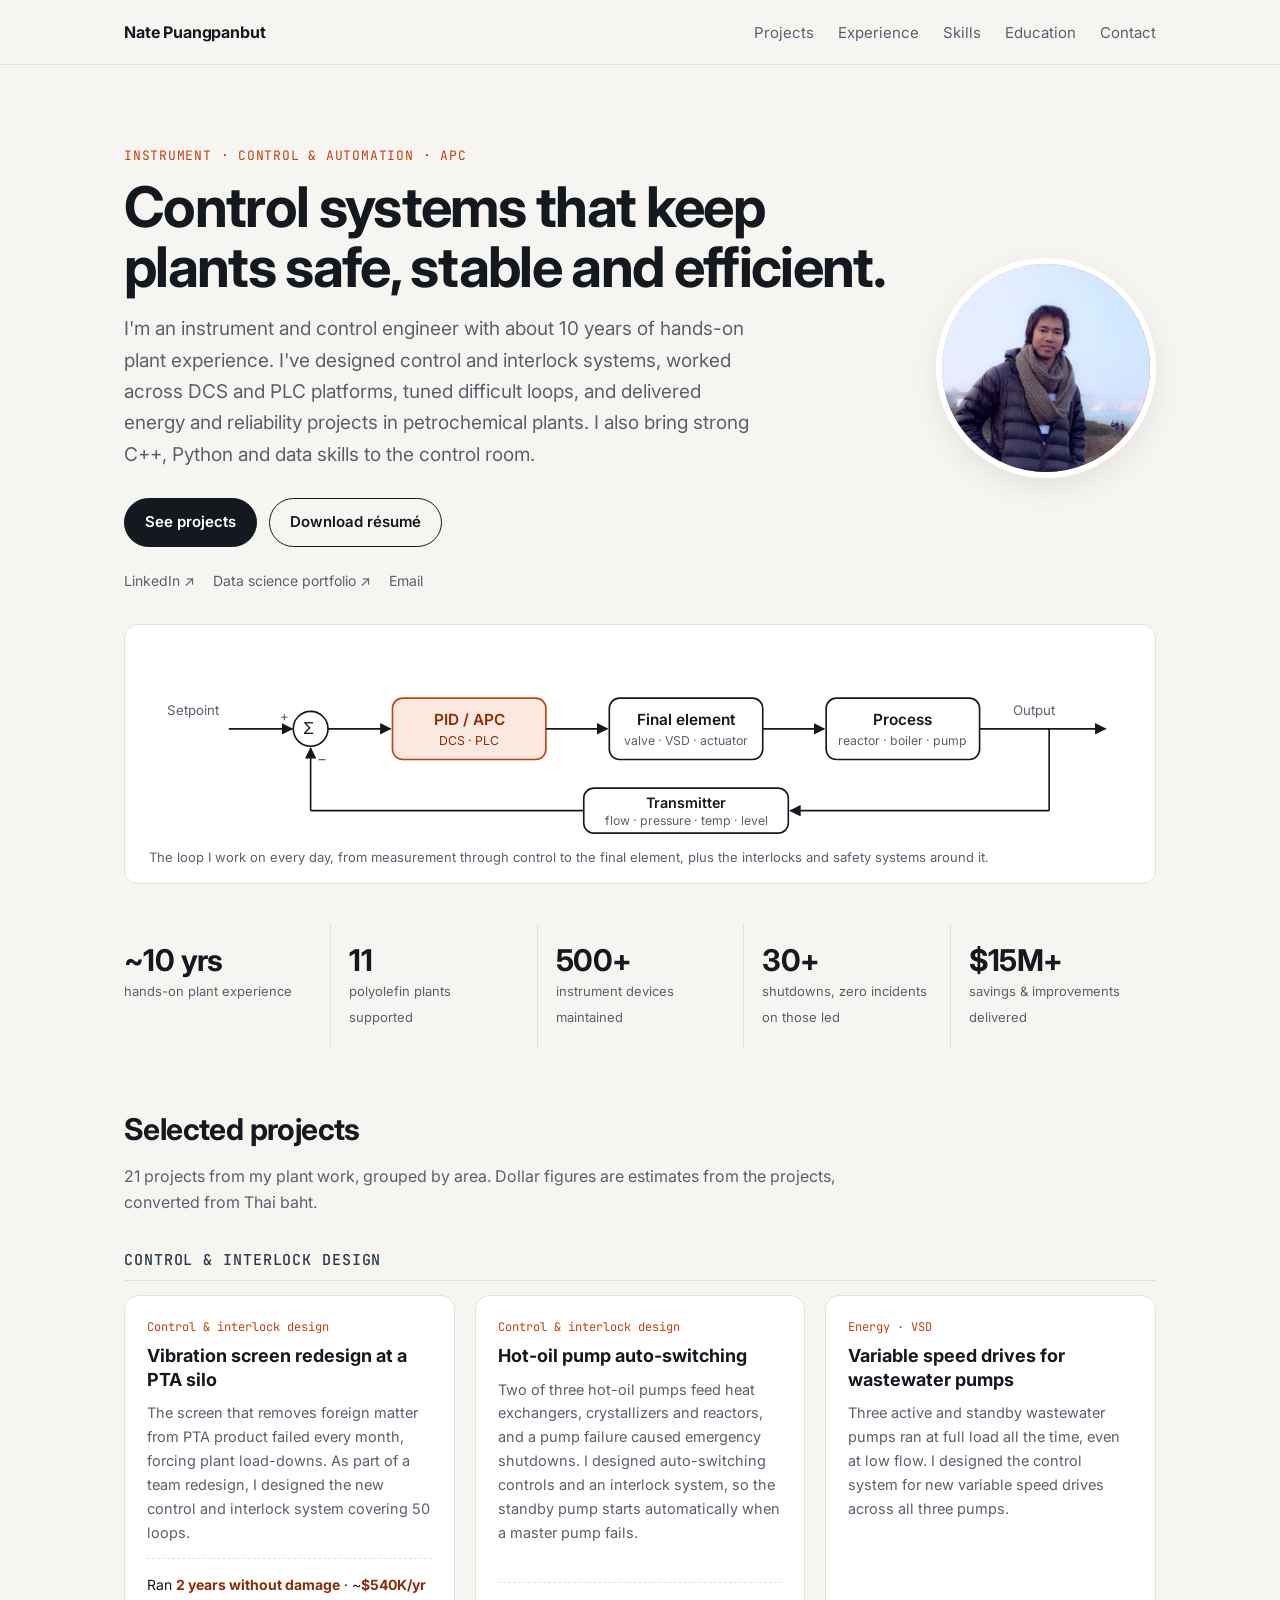
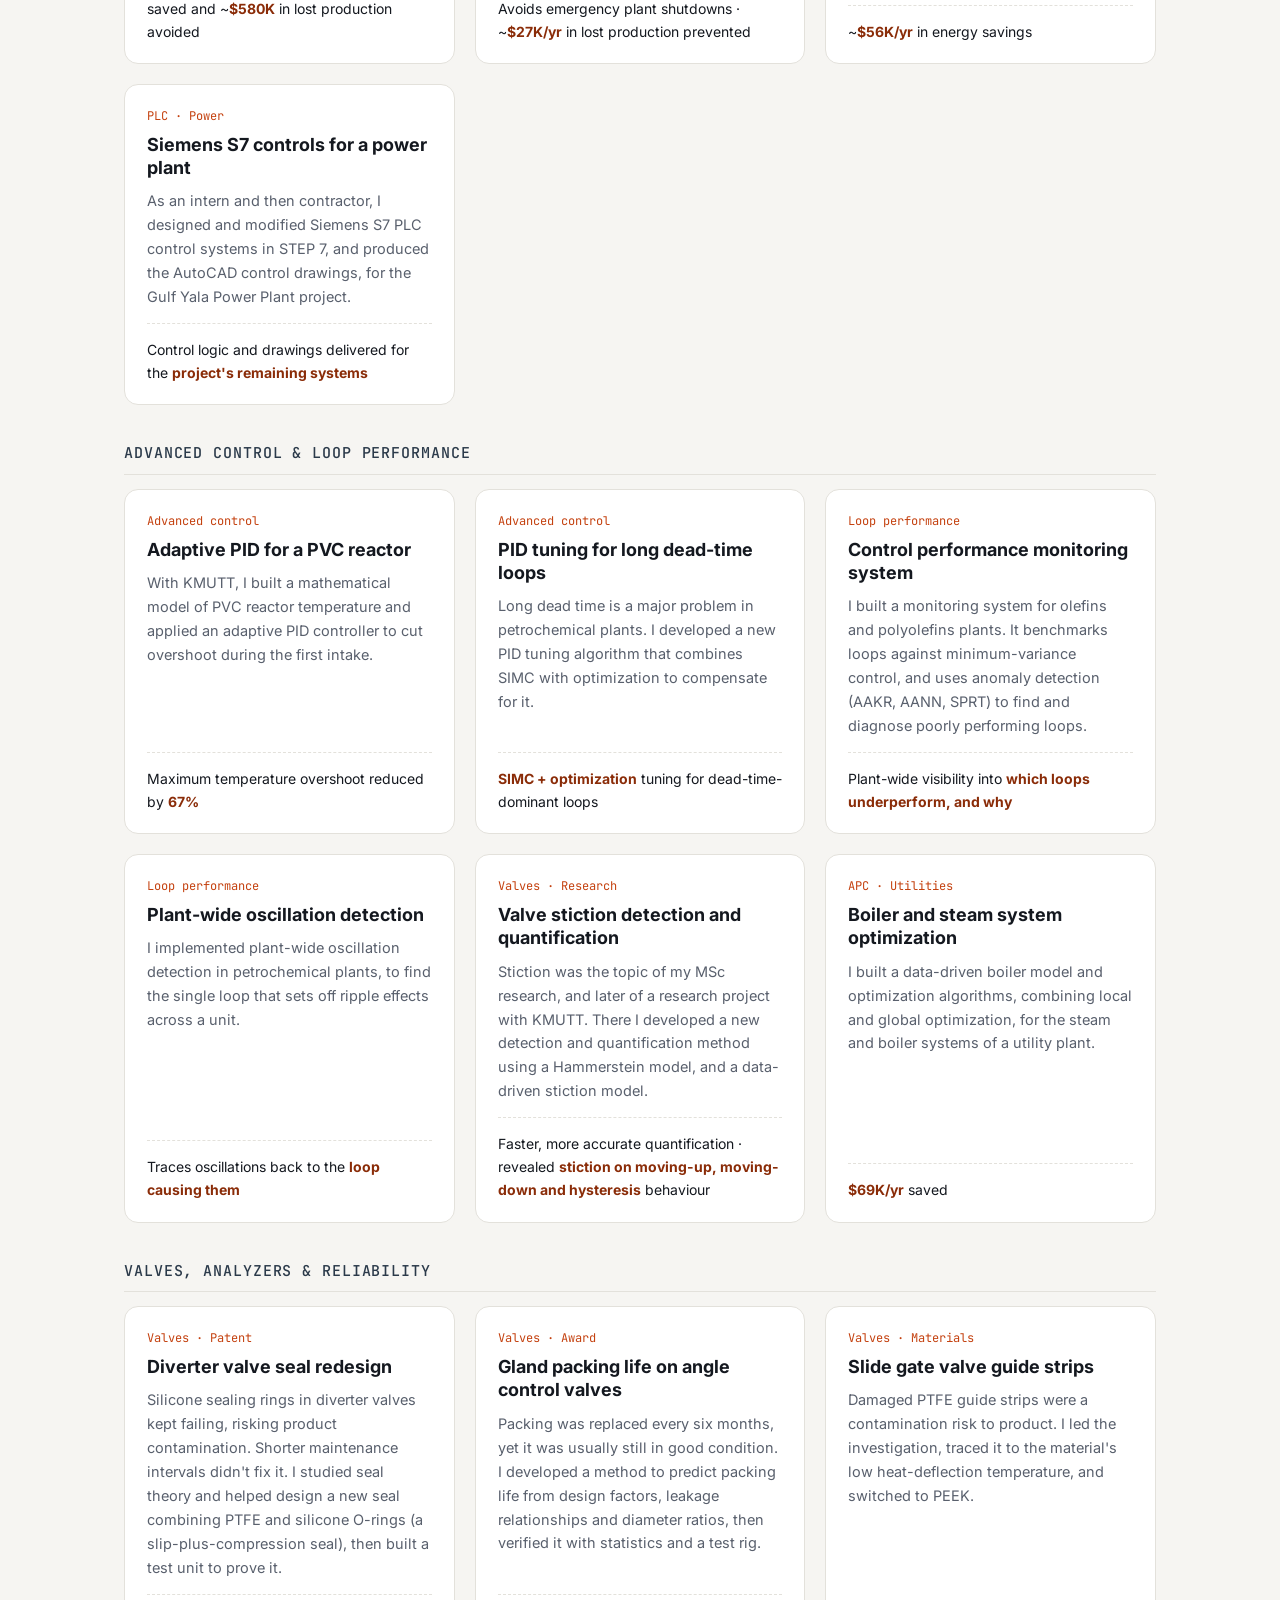
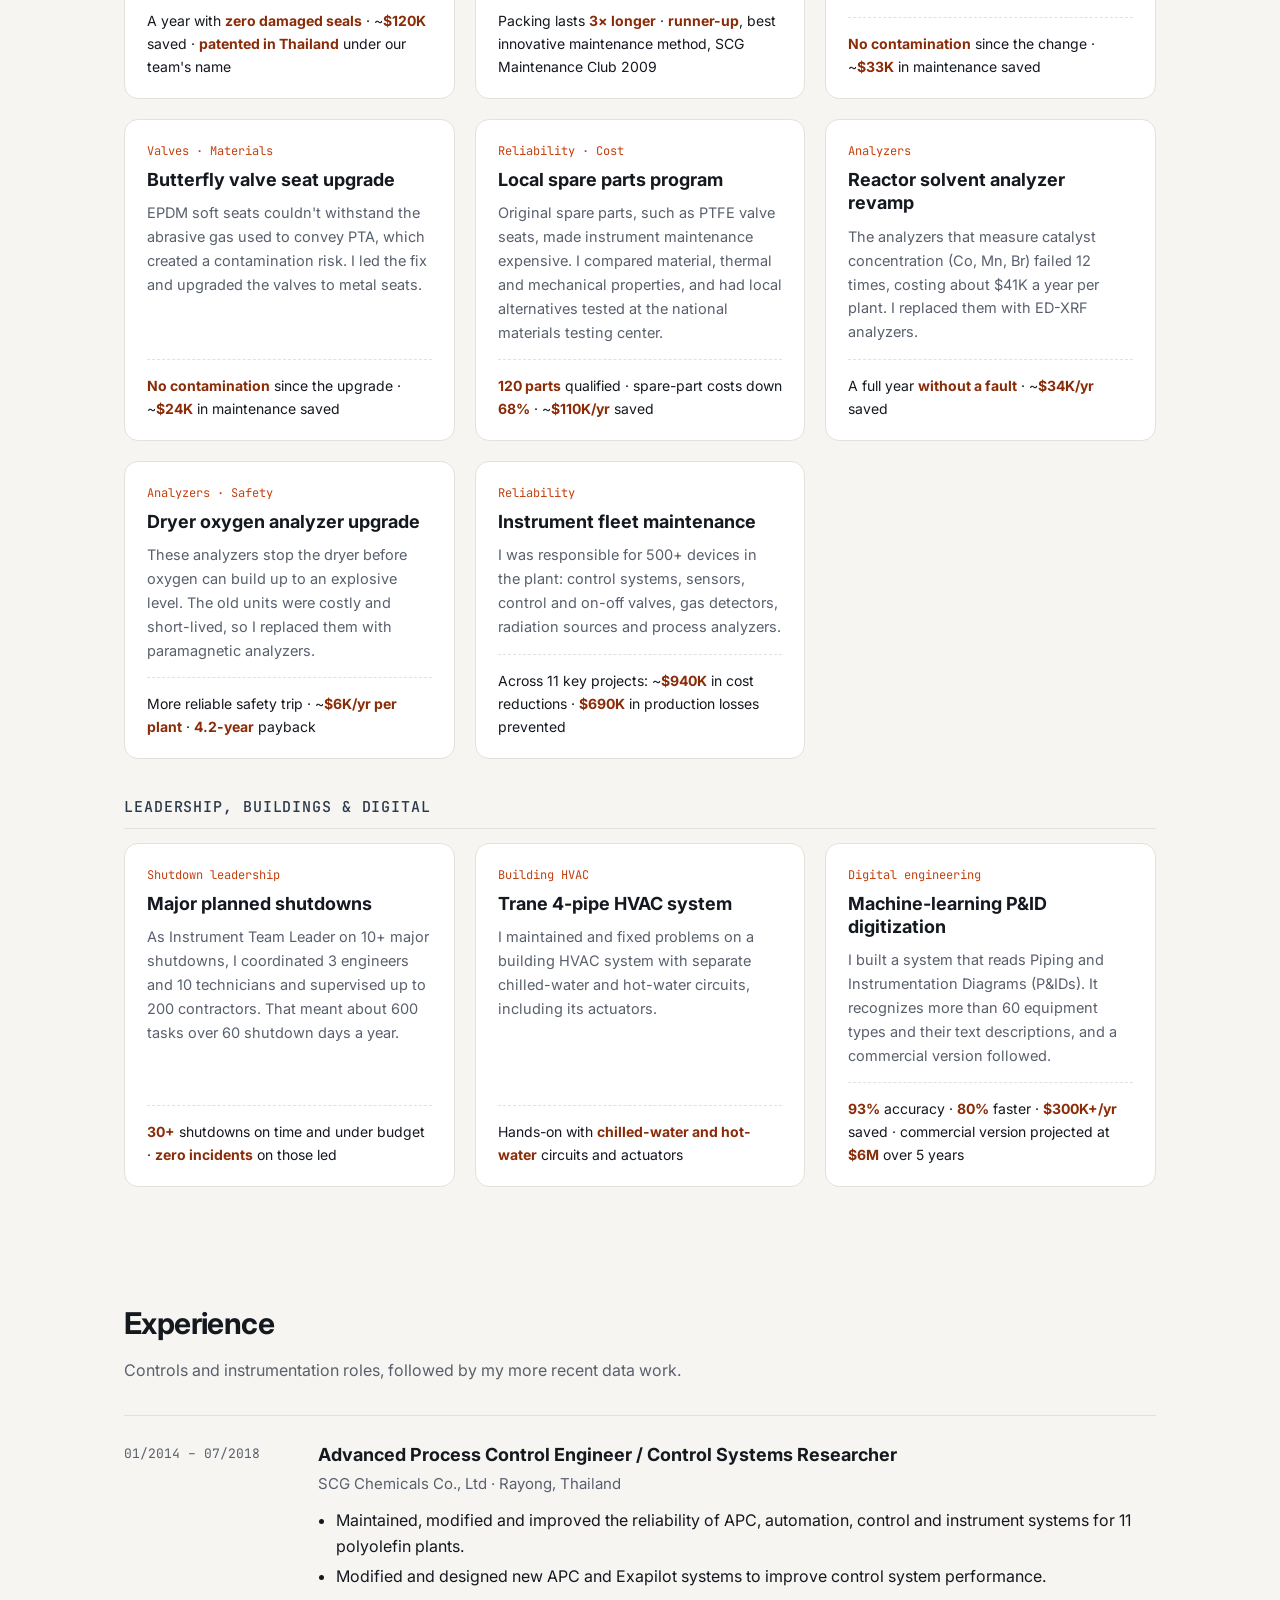
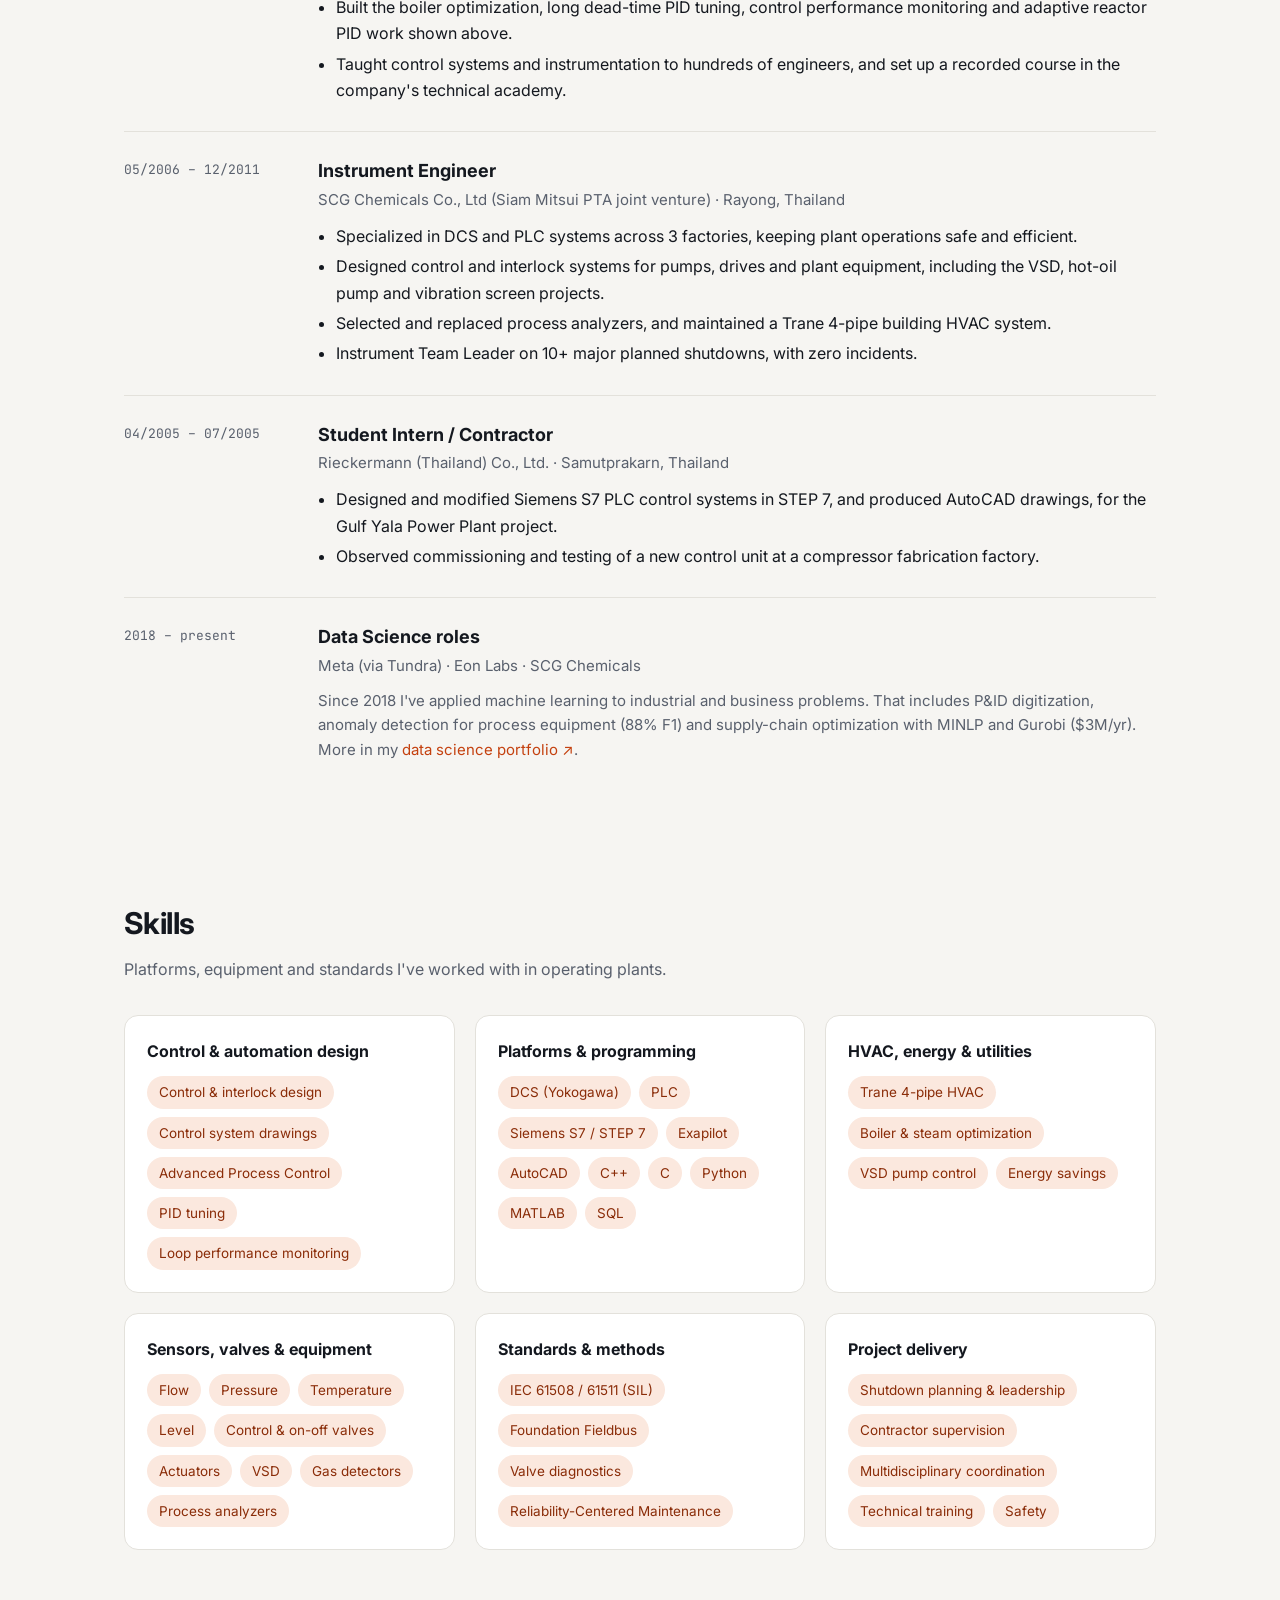
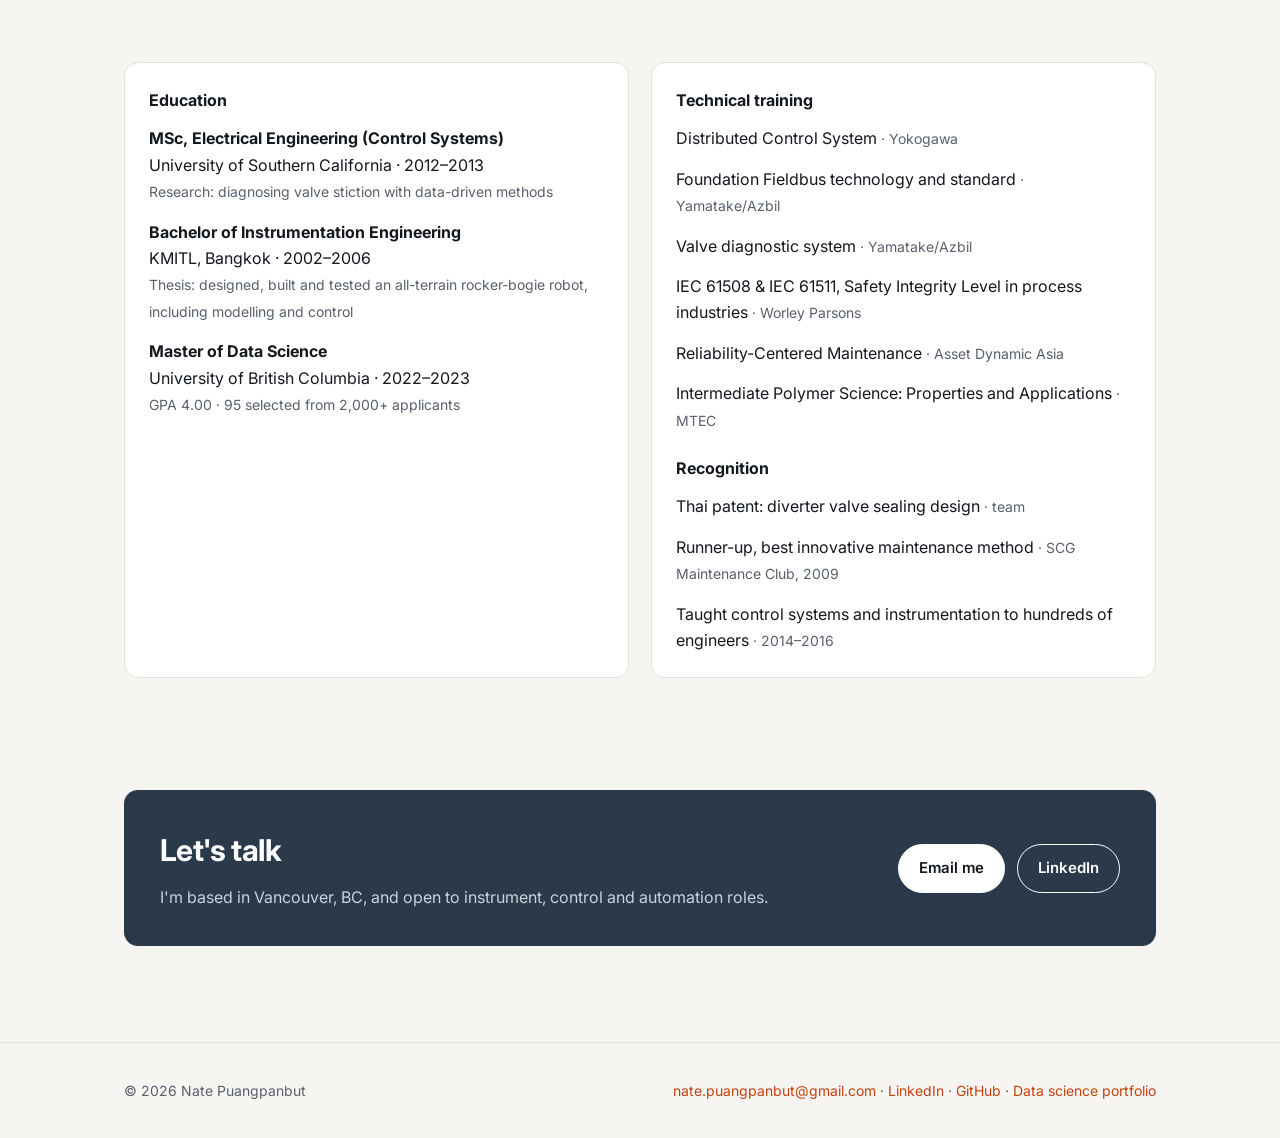
==== index.html @ 7a0b5a1f "Instrument and control engineering portfolio Co-Authored-By: Claude Opus 5.5 <noreply@anthropic.com>" ====
<!DOCTYPE html>
<html lang="en">
<head>
<meta charset="utf-8">
<meta name="viewport" content="width=device-width, initial-scale=1">
<title>Nate Puangpanbut | Instrument &amp; Control Engineer</title>
<meta name="description" content="Instrument, control and automation engineer with about 10 years of plant experience in DCS/PLC, control and interlock design, PID tuning, advanced process control and HVAC.">
<meta property="og:title" content="Nate Puangpanbut | Instrument &amp; Control Engineer">
<meta property="og:description" content="Control and automation design, DCS/PLC, PID tuning, advanced process control, energy savings and shutdown leadership.">
<meta property="og:image" content="https://suraporn.github.io/Nate-Control-Website/images/profile.jpg">
<link rel="icon" href="images/favicon.svg">
<link rel="preconnect" href="https://fonts.googleapis.com">
<link href="https://fonts.googleapis.com/css2?family=Inter:wght@400;500;600;700&family=JetBrains+Mono:wght@500&display=swap" rel="stylesheet">
<link rel="stylesheet" href="style.css?v=2">
</head>
<body>
<header class="site"><div class="wrap">
<a class="brand" href="#top">Nate Puangpanbut</a>
<nav><a href="#work">Projects</a><a href="#experience">Experience</a><a href="#skills">Skills</a><a href="#education">Education</a><a href="#contact">Contact</a></nav>
</div></header>

<main class="wrap" id="top">
<section class="hero" style="padding-bottom:24px">
<div>
<div class="eyebrow">Instrument · Control &amp; Automation · APC</div>
<h1>Control systems that keep plants safe, stable and efficient.</h1>
<p class="lead">I'm an instrument and control engineer with about 10 years of hands-on plant experience. I've designed control and interlock systems, worked across DCS and PLC platforms, tuned difficult loops, and delivered energy and reliability projects in petrochemical plants. I also bring strong C++, Python and data skills to the control room.</p>
<div class="btns"><a class="btn primary" href="#work">See projects</a><a class="btn" href="files/resume.pdf" target="_blank">Download résumé</a></div>
<div class="socials">
<a href="https://www.linkedin.com/in/suraporn/" target="_blank" rel="noopener">LinkedIn ↗</a>
<a href="https://suraporn.github.io/Nate-DS-Website/" target="_blank" rel="noopener">Data science portfolio ↗</a>
<a href="mailto:nate.puangpanbut@gmail.com">Email</a>
</div>
</div>
<div class="avatar"><span>NP</span><img src="images/profile.jpg" alt="Nate Puangpanbut" onerror="this.remove()"></div>
</section>

<div class="card loop" aria-hidden="true">
<svg viewBox="0 0 960 190" xmlns="http://www.w3.org/2000/svg" font-family="Inter, system-ui, sans-serif">
  <defs><marker id="ar" viewBox="0 0 10 10" refX="9" refY="5" markerWidth="7" markerHeight="7" orient="auto-start-reverse"><path d="M0 0L10 5L0 10z" fill="#14181f"/></marker></defs>
  <g font-size="13" fill="#59606d">
    <text x="18" y="66">Setpoint</text>
  </g>
  <line x1="78" y1="80" x2="140" y2="80" stroke="#14181f" stroke-width="1.6" marker-end="url(#ar)"/>
  <circle cx="158" cy="80" r="17" fill="#fff" stroke="#14181f" stroke-width="1.6"/>
  <text x="151" y="85" font-size="16" fill="#14181f">Σ</text>
  <text x="128" y="72" font-size="13" fill="#59606d">+</text>
  <text x="164" y="114" font-size="15" fill="#59606d">−</text>
  <line x1="175" y1="80" x2="236" y2="80" stroke="#14181f" stroke-width="1.6" marker-end="url(#ar)"/>
  <rect x="238" y="50" width="150" height="60" rx="10" fill="#fbe8de" stroke="#c4410f" stroke-width="1.6"/>
  <text x="313" y="76" font-size="15" font-weight="600" fill="#8a2c08" text-anchor="middle">PID / APC</text>
  <text x="313" y="96" font-size="12" fill="#8a2c08" text-anchor="middle">DCS · PLC</text>
  <line x1="388" y1="80" x2="448" y2="80" stroke="#14181f" stroke-width="1.6" marker-end="url(#ar)"/>
  <rect x="450" y="50" width="150" height="60" rx="10" fill="#fff" stroke="#14181f" stroke-width="1.6"/>
  <text x="525" y="76" font-size="15" font-weight="600" fill="#14181f" text-anchor="middle">Final element</text>
  <text x="525" y="96" font-size="12" fill="#59606d" text-anchor="middle">valve · VSD · actuator</text>
  <line x1="600" y1="80" x2="660" y2="80" stroke="#14181f" stroke-width="1.6" marker-end="url(#ar)"/>
  <rect x="662" y="50" width="150" height="60" rx="10" fill="#fff" stroke="#14181f" stroke-width="1.6"/>
  <text x="737" y="76" font-size="15" font-weight="600" fill="#14181f" text-anchor="middle">Process</text>
  <text x="737" y="96" font-size="12" fill="#59606d" text-anchor="middle">reactor · boiler · pump</text>
  <line x1="812" y1="80" x2="935" y2="80" stroke="#14181f" stroke-width="1.6" marker-end="url(#ar)"/>
  <text x="845" y="66" font-size="13" fill="#59606d">Output</text>
  <line x1="880" y1="80" x2="880" y2="160" stroke="#14181f" stroke-width="1.6"/>
  <line x1="880" y1="160" x2="627" y2="160" stroke="#14181f" stroke-width="1.6" marker-end="url(#ar)"/>
  <rect x="425" y="138" width="200" height="44" rx="10" fill="#fff" stroke="#14181f" stroke-width="1.6"/>
  <text x="525" y="157" font-size="14" font-weight="600" fill="#14181f" text-anchor="middle">Transmitter</text>
  <text x="525" y="174" font-size="12" fill="#59606d" text-anchor="middle">flow · pressure · temp · level</text>
  <line x1="425" y1="160" x2="158" y2="160" stroke="#14181f" stroke-width="1.6"/>
  <line x1="158" y1="160" x2="158" y2="99" stroke="#14181f" stroke-width="1.6" marker-end="url(#ar)"/>
</svg>
<p class="cap">The loop I work on every day, from measurement through control to the final element, plus the interlocks and safety systems around it.</p>
</div>

<div class="stats">
<div><b>~10 yrs</b><span>hands-on plant experience</span></div>
<div><b>11</b><span>polyolefin plants supported</span></div>
<div><b>500+</b><span>instrument devices maintained</span></div>
<div><b>30+</b><span>shutdowns, zero incidents on those led</span></div>
<div><b>$15M+</b><span>savings &amp; improvements delivered</span></div>
</div>

<section id="work">
<h2>Selected projects</h2>
<p class="sub">21 projects from my plant work, grouped by area. Dollar figures are estimates from the projects, converted from Thai baht.</p>
<div class="groups">
<h3 class="group">Control &amp; interlock design</h3>
<div class="cases">
<div class="card case"><div class="tag">Control &amp; interlock design</div>
<h3>Vibration screen redesign at a PTA silo</h3>
<p>The screen that removes foreign matter from PTA product failed every month, forcing plant load-downs. As part of a team redesign, I designed the new control and interlock system covering 50 loops.</p>
<div class="result">Ran <b>2 years without damage</b> · ~<b>$540K/yr</b> saved and ~<b>$580K</b> in lost production avoided</div></div>
<div class="card case"><div class="tag">Control &amp; interlock design</div>
<h3>Hot-oil pump auto-switching</h3>
<p>Two of three hot-oil pumps feed heat exchangers, crystallizers and reactors, and a pump failure caused emergency shutdowns. I designed auto-switching controls and an interlock system, so the standby pump starts automatically when a master pump fails.</p>
<div class="result">Avoids emergency plant shutdowns · ~<b>$27K/yr</b> in lost production prevented</div></div>
<div class="card case"><div class="tag">Energy · VSD</div>
<h3>Variable speed drives for wastewater pumps</h3>
<p>Three active and standby wastewater pumps ran at full load all the time, even at low flow. I designed the control system for new variable speed drives across all three pumps.</p>
<div class="result">~<b>$56K/yr</b> in energy savings</div></div>
<div class="card case"><div class="tag">PLC · Power</div>
<h3>Siemens S7 controls for a power plant</h3>
<p>As an intern and then contractor, I designed and modified Siemens S7 PLC control systems in STEP 7, and produced the AutoCAD control drawings, for the Gulf Yala Power Plant project.</p>
<div class="result">Control logic and drawings delivered for the <b>project's remaining systems</b></div></div>
</div>
<h3 class="group">Advanced control &amp; loop performance</h3>
<div class="cases">
<div class="card case"><div class="tag">Advanced control</div>
<h3>Adaptive PID for a PVC reactor</h3>
<p>With KMUTT, I built a mathematical model of PVC reactor temperature and applied an adaptive PID controller to cut overshoot during the first intake.</p>
<div class="result">Maximum temperature overshoot reduced by <b>67%</b></div></div>
<div class="card case"><div class="tag">Advanced control</div>
<h3>PID tuning for long dead-time loops</h3>
<p>Long dead time is a major problem in petrochemical plants. I developed a new PID tuning algorithm that combines SIMC with optimization to compensate for it.</p>
<div class="result"><b>SIMC + optimization</b> tuning for dead-time-dominant loops</div></div>
<div class="card case"><div class="tag">Loop performance</div>
<h3>Control performance monitoring system</h3>
<p>I built a monitoring system for olefins and polyolefins plants. It benchmarks loops against minimum-variance control, and uses anomaly detection (AAKR, AANN, SPRT) to find and diagnose poorly performing loops.</p>
<div class="result">Plant-wide visibility into <b>which loops underperform, and why</b></div></div>
<div class="card case"><div class="tag">Loop performance</div>
<h3>Plant-wide oscillation detection</h3>
<p>I implemented plant-wide oscillation detection in petrochemical plants, to find the single loop that sets off ripple effects across a unit.</p>
<div class="result">Traces oscillations back to the <b>loop causing them</b></div></div>
<div class="card case"><div class="tag">Valves · Research</div>
<h3>Valve stiction detection and quantification</h3>
<p>Stiction was the topic of my MSc research, and later of a research project with KMUTT. There I developed a new detection and quantification method using a Hammerstein model, and a data-driven stiction model.</p>
<div class="result">Faster, more accurate quantification · revealed <b>stiction on moving-up, moving-down and hysteresis</b> behaviour</div></div>
<div class="card case"><div class="tag">APC · Utilities</div>
<h3>Boiler and steam system optimization</h3>
<p>I built a data-driven boiler model and optimization algorithms, combining local and global optimization, for the steam and boiler systems of a utility plant.</p>
<div class="result"><b>$69K/yr</b> saved</div></div>
</div>
<h3 class="group">Valves, analyzers &amp; reliability</h3>
<div class="cases">
<div class="card case"><div class="tag">Valves · Patent</div>
<h3>Diverter valve seal redesign</h3>
<p>Silicone sealing rings in diverter valves kept failing, risking product contamination. Shorter maintenance intervals didn't fix it. I studied seal theory and helped design a new seal combining PTFE and silicone O-rings (a slip-plus-compression seal), then built a test unit to prove it.</p>
<div class="result">A year with <b>zero damaged seals</b> · ~<b>$120K</b> saved · <b>patented in Thailand</b> under our team's name</div></div>
<div class="card case"><div class="tag">Valves · Award</div>
<h3>Gland packing life on angle control valves</h3>
<p>Packing was replaced every six months, yet it was usually still in good condition. I developed a method to predict packing life from design factors, leakage relationships and diameter ratios, then verified it with statistics and a test rig.</p>
<div class="result">Packing lasts <b>3× longer</b> · <b>runner-up</b>, best innovative maintenance method, SCG Maintenance Club 2009</div></div>
<div class="card case"><div class="tag">Valves · Materials</div>
<h3>Slide gate valve guide strips</h3>
<p>Damaged PTFE guide strips were a contamination risk to product. I led the investigation, traced it to the material's low heat-deflection temperature, and switched to PEEK.</p>
<div class="result"><b>No contamination</b> since the change · ~<b>$33K</b> in maintenance saved</div></div>
<div class="card case"><div class="tag">Valves · Materials</div>
<h3>Butterfly valve seat upgrade</h3>
<p>EPDM soft seats couldn't withstand the abrasive gas used to convey PTA, which created a contamination risk. I led the fix and upgraded the valves to metal seats.</p>
<div class="result"><b>No contamination</b> since the upgrade · ~<b>$24K</b> in maintenance saved</div></div>
<div class="card case"><div class="tag">Reliability · Cost</div>
<h3>Local spare parts program</h3>
<p>Original spare parts, such as PTFE valve seats, made instrument maintenance expensive. I compared material, thermal and mechanical properties, and had local alternatives tested at the national materials testing center.</p>
<div class="result"><b>120 parts</b> qualified · spare-part costs down <b>68%</b> · ~<b>$110K/yr</b> saved</div></div>
<div class="card case"><div class="tag">Analyzers</div>
<h3>Reactor solvent analyzer revamp</h3>
<p>The analyzers that measure catalyst concentration (Co, Mn, Br) failed 12 times, costing about $41K a year per plant. I replaced them with ED-XRF analyzers.</p>
<div class="result">A full year <b>without a fault</b> · ~<b>$34K/yr</b> saved</div></div>
<div class="card case"><div class="tag">Analyzers · Safety</div>
<h3>Dryer oxygen analyzer upgrade</h3>
<p>These analyzers stop the dryer before oxygen can build up to an explosive level. The old units were costly and short-lived, so I replaced them with paramagnetic analyzers.</p>
<div class="result">More reliable safety trip · ~<b>$6K/yr per plant</b> · <b>4.2-year</b> payback</div></div>
<div class="card case"><div class="tag">Reliability</div>
<h3>Instrument fleet maintenance</h3>
<p>I was responsible for 500+ devices in the plant: control systems, sensors, control and on-off valves, gas detectors, radiation sources and process analyzers.</p>
<div class="result">Across 11 key projects: ~<b>$940K</b> in cost reductions · <b>$690K</b> in production losses prevented</div></div>
</div>
<h3 class="group">Leadership, buildings &amp; digital</h3>
<div class="cases">
<div class="card case"><div class="tag">Shutdown leadership</div>
<h3>Major planned shutdowns</h3>
<p>As Instrument Team Leader on 10+ major shutdowns, I coordinated 3 engineers and 10 technicians and supervised up to 200 contractors. That meant about 600 tasks over 60 shutdown days a year.</p>
<div class="result"><b>30+</b> shutdowns on time and under budget · <b>zero incidents</b> on those led</div></div>
<div class="card case"><div class="tag">Building HVAC</div>
<h3>Trane 4-pipe HVAC system</h3>
<p>I maintained and fixed problems on a building HVAC system with separate chilled-water and hot-water circuits, including its actuators.</p>
<div class="result">Hands-on with <b>chilled-water and hot-water</b> circuits and actuators</div></div>
<div class="card case"><div class="tag">Digital engineering</div>
<h3>Machine-learning P&amp;ID digitization</h3>
<p>I built a system that reads Piping and Instrumentation Diagrams (P&amp;IDs). It recognizes more than 60 equipment types and their text descriptions, and a commercial version followed.</p>
<div class="result"><b>93%</b> accuracy · <b>80%</b> faster · <b>$300K+/yr</b> saved · commercial version projected at <b>$6M</b> over 5 years</div></div>
</div>
</div>
</section>

<section id="experience">
<h2>Experience</h2>
<p class="sub">Controls and instrumentation roles, followed by my more recent data work.</p>
<div class="timeline">
<div class="job"><div class="when">01/2014 – 07/2018</div><div>
<h3>Advanced Process Control Engineer / Control Systems Researcher</h3>
<div class="org">SCG Chemicals Co., Ltd · Rayong, Thailand</div>
<ul>
<li>Maintained, modified and improved the reliability of APC, automation, control and instrument systems for 11 polyolefin plants.</li>
<li>Modified and designed new APC and Exapilot systems to improve control system performance.</li>
<li>Built the boiler optimization, long dead-time PID tuning, control performance monitoring and adaptive reactor PID work shown above.</li>
<li>Taught control systems and instrumentation to hundreds of engineers, and set up a recorded course in the company's technical academy.</li>
</ul></div></div>

<div class="job"><div class="when">05/2006 – 12/2011</div><div>
<h3>Instrument Engineer</h3>
<div class="org">SCG Chemicals Co., Ltd (Siam Mitsui PTA joint venture) · Rayong, Thailand</div>
<ul>
<li>Specialized in DCS and PLC systems across 3 factories, keeping plant operations safe and efficient.</li>
<li>Designed control and interlock systems for pumps, drives and plant equipment, including the VSD, hot-oil pump and vibration screen projects.</li>
<li>Selected and replaced process analyzers, and maintained a Trane 4-pipe building HVAC system.</li>
<li>Instrument Team Leader on 10+ major planned shutdowns, with zero incidents.</li>
</ul></div></div>

<div class="job"><div class="when">04/2005 – 07/2005</div><div>
<h3>Student Intern / Contractor</h3>
<div class="org">Rieckermann (Thailand) Co., Ltd. · Samutprakarn, Thailand</div>
<ul>
<li>Designed and modified Siemens S7 PLC control systems in STEP 7, and produced AutoCAD drawings, for the Gulf Yala Power Plant project.</li>
<li>Observed commissioning and testing of a new control unit at a compressor fabrication factory.</li>
</ul></div></div>

<div class="job"><div class="when">2018 – present</div><div>
<h3>Data Science roles</h3>
<div class="org">Meta (via Tundra) · Eon Labs · SCG Chemicals</div>
<p class="brief">Since 2018 I've applied machine learning to industrial and business problems. That includes P&amp;ID digitization, anomaly detection for process equipment (88% F1) and supply-chain optimization with MINLP and Gurobi ($3M/yr). More in my <a href="https://suraporn.github.io/Nate-DS-Website/" target="_blank" rel="noopener">data science portfolio ↗</a>.</p>
</div></div>
</div>
</section>

<section id="skills">
<h2>Skills</h2>
<p class="sub">Platforms, equipment and standards I've worked with in operating plants.</p>
<div class="skills">
<div class="card"><h3>Control &amp; automation design</h3><div class="chips"><span>Control &amp; interlock design</span><span>Control system drawings</span><span>Advanced Process Control</span><span>PID tuning</span><span>Loop performance monitoring</span></div></div>
<div class="card"><h3>Platforms &amp; programming</h3><div class="chips"><span>DCS (Yokogawa)</span><span>PLC</span><span>Siemens S7 / STEP 7</span><span>Exapilot</span><span>AutoCAD</span><span>C++</span><span>C</span><span>Python</span><span>MATLAB</span><span>SQL</span></div></div>
<div class="card"><h3>HVAC, energy &amp; utilities</h3><div class="chips"><span>Trane 4-pipe HVAC</span><span>Boiler &amp; steam optimization</span><span>VSD pump control</span><span>Energy savings</span></div></div>
<div class="card"><h3>Sensors, valves &amp; equipment</h3><div class="chips"><span>Flow</span><span>Pressure</span><span>Temperature</span><span>Level</span><span>Control &amp; on-off valves</span><span>Actuators</span><span>VSD</span><span>Gas detectors</span><span>Process analyzers</span></div></div>
<div class="card"><h3>Standards &amp; methods</h3><div class="chips"><span>IEC 61508 / 61511 (SIL)</span><span>Foundation Fieldbus</span><span>Valve diagnostics</span><span>Reliability-Centered Maintenance</span></div></div>
<div class="card"><h3>Project delivery</h3><div class="chips"><span>Shutdown planning &amp; leadership</span><span>Contractor supervision</span><span>Multidisciplinary coordination</span><span>Technical training</span><span>Safety</span></div></div>
</div>
</section>

<section id="education" class="two">
<div class="card box"><h3>Education</h3>
<p><b>MSc, Electrical Engineering (Control Systems)</b><br>University of Southern California · 2012–2013<br><span class="small">Research: diagnosing valve stiction with data-driven methods</span></p>
<p><b>Bachelor of Instrumentation Engineering</b><br>KMITL, Bangkok · 2002–2006<br><span class="small">Thesis: designed, built and tested an all-terrain rocker-bogie robot, including modelling and control</span></p>
<p style="margin:0"><b>Master of Data Science</b><br>University of British Columbia · 2022–2023<br><span class="small">GPA 4.00 · 95 selected from 2,000+ applicants</span></p></div>
<div class="card box"><h3>Technical training</h3>
<p>Distributed Control System <span class="small">· Yokogawa</span></p>
<p>Foundation Fieldbus technology and standard <span class="small">· Yamatake/Azbil</span></p>
<p>Valve diagnostic system <span class="small">· Yamatake/Azbil</span></p>
<p>IEC 61508 &amp; IEC 61511, Safety Integrity Level in process industries <span class="small">· Worley Parsons</span></p>
<p>Reliability-Centered Maintenance <span class="small">· Asset Dynamic Asia</span></p>
<p>Intermediate Polymer Science: Properties and Applications <span class="small">· MTEC</span></p>
<h3 style="margin-top:22px">Recognition</h3>
<p>Thai patent: diverter valve sealing design <span class="small">· team</span></p>
<p>Runner-up, best innovative maintenance method <span class="small">· SCG Maintenance Club, 2009</span></p>
<p style="margin:0">Taught control systems and instrumentation to hundreds of engineers <span class="small">· 2014–2016</span></p></div>
</section>

<section id="contact">
<div class="card contact">
<div><h2>Let's talk</h2><p>I'm based in Vancouver, BC, and open to instrument, control and automation roles.</p></div>
<div class="btns"><a class="btn primary" href="mailto:nate.puangpanbut@gmail.com">Email me</a><a class="btn" href="https://www.linkedin.com/in/suraporn/" target="_blank" rel="noopener">LinkedIn</a></div>
</div>
</section>
</main>

<footer class="site"><div class="wrap">
<div>© <span id="yr"></span> Nate Puangpanbut</div>
<div><a href="mailto:nate.puangpanbut@gmail.com">nate.puangpanbut@gmail.com</a> · <a href="https://www.linkedin.com/in/suraporn/" target="_blank" rel="noopener">LinkedIn</a> · <a href="https://github.com/Suraporn" target="_blank" rel="noopener">GitHub</a> · <a href="https://suraporn.github.io/Nate-DS-Website/" target="_blank" rel="noopener">Data science portfolio</a></div>
</div></footer>
<script>document.getElementById('yr').textContent=new Date().getFullYear()</script>
</body>
</html>
---- style.css ----
:root{
  --bg:#f6f5f2; --surface:#fff; --ink:#14181f; --muted:#59606d; --line:#e3e1db;
  --accent:#c4410f; --accent-soft:#fbe8de; --accent-ink:#8a2c08; --steel:#2b3a4a;
  --radius:14px;
  --mono:"JetBrains Mono",ui-monospace,SFMono-Regular,Menlo,monospace;
  --sans:"Inter",system-ui,-apple-system,"Segoe UI",Roboto,sans-serif;
}
*{box-sizing:border-box}
html{scroll-behavior:smooth;scroll-padding-top:72px}
body{margin:0;background:var(--bg);color:var(--ink);font:16px/1.65 var(--sans);-webkit-font-smoothing:antialiased}
a{color:var(--accent);text-decoration:none}
a:hover{text-decoration:underline}
img{max-width:100%;display:block}
.wrap{max-width:1080px;margin:0 auto;padding:0 24px}

/* nav */
header.site{position:sticky;top:0;z-index:10;background:rgba(246,245,242,.9);backdrop-filter:blur(8px);border-bottom:1px solid var(--line)}
header.site .wrap{display:flex;align-items:center;justify-content:space-between;height:64px}
.brand{font-weight:700;letter-spacing:-.01em;color:var(--ink)}
nav a{color:var(--muted);margin-left:24px;font-size:15px}
nav a:hover{color:var(--ink);text-decoration:none}

/* hero */
.hero{padding:80px 0 40px;display:grid;grid-template-columns:1fr 220px;gap:48px;align-items:center}
.eyebrow{font-family:var(--mono);font-size:13px;color:var(--accent);letter-spacing:.06em;text-transform:uppercase}
.hero h1{font-size:clamp(36px,5.6vw,56px);line-height:1.06;letter-spacing:-.03em;margin:12px 0 16px}
.hero p.lead{font-size:19px;color:var(--muted);max-width:640px;margin:0 0 28px}
.avatar{position:relative;overflow:hidden;display:flex;align-items:center;justify-content:center;color:#fff;font:700 56px var(--sans);width:220px;height:220px;border-radius:50%;background:linear-gradient(135deg,#f3c7ae,var(--accent));border:6px solid var(--surface);box-shadow:0 10px 30px rgba(0,0,0,.08)}
.avatar img{position:absolute;inset:0;width:100%;height:100%;object-fit:cover}
.btns{display:flex;gap:12px;flex-wrap:wrap}
.btn{display:inline-block;padding:11px 20px;border-radius:999px;font-weight:600;font-size:15px;border:1px solid var(--ink);color:var(--ink)}
.btn.primary{background:var(--ink);color:#fff}
.btn:hover{text-decoration:none;opacity:.88}
.socials{display:flex;gap:18px;margin-top:22px;font-size:14px;flex-wrap:wrap}
.socials a{color:var(--muted)}

/* control loop diagram */
.loop{margin:8px 0 0;padding:22px 24px 14px}
.loop svg{width:100%;height:auto;display:block}
.loop .cap{font-size:13px;color:var(--muted);margin:6px 0 0}

/* stats */
.stats{display:grid;grid-template-columns:repeat(5,1fr);gap:0;margin:40px 0 0}
.stats div{padding:20px 18px;border-left:1px solid var(--line)}
.stats div:first-child{border-left:0;padding-left:0}
.stats b{display:block;font-size:30px;letter-spacing:-.02em;line-height:1.1}
.stats span{font-size:13px;color:var(--muted)}

/* sections */
section{padding:56px 0}
h2{font-size:30px;letter-spacing:-.02em;margin:0 0 8px}
.sub{color:var(--muted);margin:0 0 32px;max-width:760px}
.card{background:var(--surface);border:1px solid var(--line);border-radius:var(--radius)}

/* case studies */
.groups h3.group{font-size:15px;font-family:var(--mono);font-weight:500;color:var(--steel);text-transform:uppercase;letter-spacing:.06em;margin:36px 0 14px;padding-bottom:8px;border-bottom:1px solid var(--line)}
.groups h3.group:first-child{margin-top:0}
.cases{display:grid;grid-template-columns:repeat(auto-fill,minmax(320px,1fr));gap:20px}
.case{padding:22px 22px 20px;display:flex;flex-direction:column}
.case .tag{font-family:var(--mono);font-size:12px;color:var(--accent)}
.case h3{font-size:18px;line-height:1.3;margin:6px 0 10px}
.case p{color:var(--muted);font-size:14.5px;margin:0 0 14px}
.case .result{margin-top:auto;padding-top:14px;border-top:1px dashed var(--line);font-size:14px;color:var(--ink)}
.case .result b{color:var(--accent-ink)}

/* experience */
.timeline .job{display:grid;grid-template-columns:170px 1fr;gap:24px;padding:24px 0;border-top:1px solid var(--line)}
.timeline .when{font-family:var(--mono);font-size:13px;color:var(--muted);padding-top:3px}
.timeline h3{margin:0;font-size:18px}
.timeline .org{color:var(--muted);font-size:15px;margin:2px 0 10px}
.timeline ul{margin:0;padding-left:18px}
.timeline li{margin:4px 0}
.timeline .brief{color:var(--muted);font-size:15px;margin:0}

/* skills */
.skills{display:grid;grid-template-columns:repeat(auto-fill,minmax(300px,1fr));gap:20px}
.skills .card{padding:22px}
.skills h3{font-size:16px;margin:0 0 12px}
.chips{display:flex;flex-wrap:wrap;gap:8px}
.chips span{background:var(--accent-soft);color:var(--accent-ink);padding:5px 12px;border-radius:999px;font-size:13.5px}

.two{display:grid;grid-template-columns:1fr 1fr;gap:22px}
.box{padding:24px}
.box h3{margin:0 0 12px;font-size:16px}
.box p{margin:0 0 14px}
.small{color:var(--muted);font-size:14px}

/* contact */
.contact{padding:36px;display:grid;grid-template-columns:1fr auto;gap:24px;align-items:center;background:var(--steel);color:#fff;border:0}
.contact h2{color:#fff}
.contact p{color:#c9d2dc;margin:0}
.contact .btn{border-color:#fff;color:#fff}
.contact .btn.primary{background:#fff;color:var(--ink)}

footer.site{border-top:1px solid var(--line);padding:36px 0;margin-top:40px;color:var(--muted);font-size:14px}
footer.site .wrap{display:flex;justify-content:space-between;flex-wrap:wrap;gap:16px}

@media (max-width:900px){
  .stats{grid-template-columns:repeat(3,1fr)}
  .stats div:nth-child(4){border-left:0;padding-left:0}
}
@media (max-width:760px){
  header.site .wrap{height:auto;flex-wrap:wrap;padding-top:12px;padding-bottom:10px;row-gap:6px}
  nav{width:100%;display:flex;gap:14px;overflow-x:auto}
  nav a{margin-left:0;font-size:14px;white-space:nowrap}
  .hero{grid-template-columns:1fr;padding-top:44px}
  .avatar{width:140px;height:140px;font-size:40px;order:-1}
  .stats{grid-template-columns:repeat(2,1fr)}
  .stats div{border-left:0;padding-left:0}
  .timeline .job{grid-template-columns:1fr;gap:6px}
  .two,.contact{grid-template-columns:1fr}
}
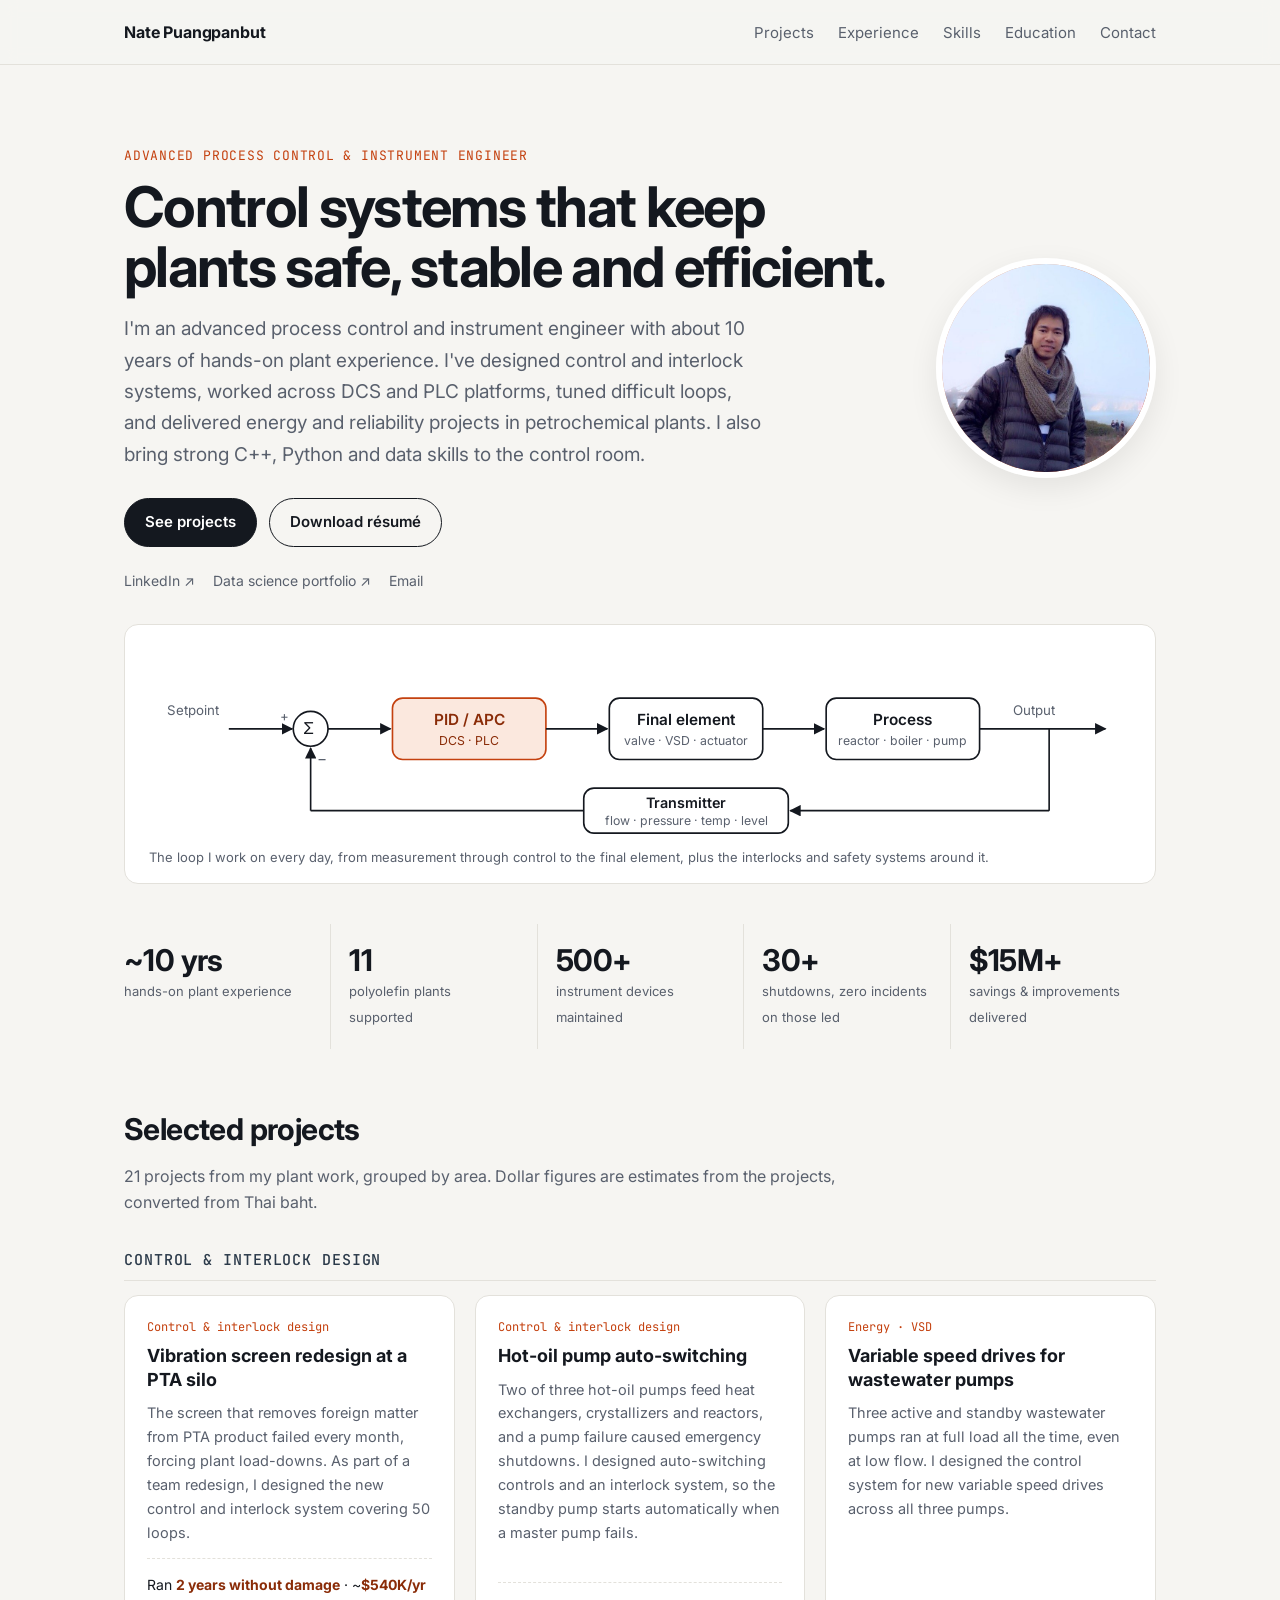
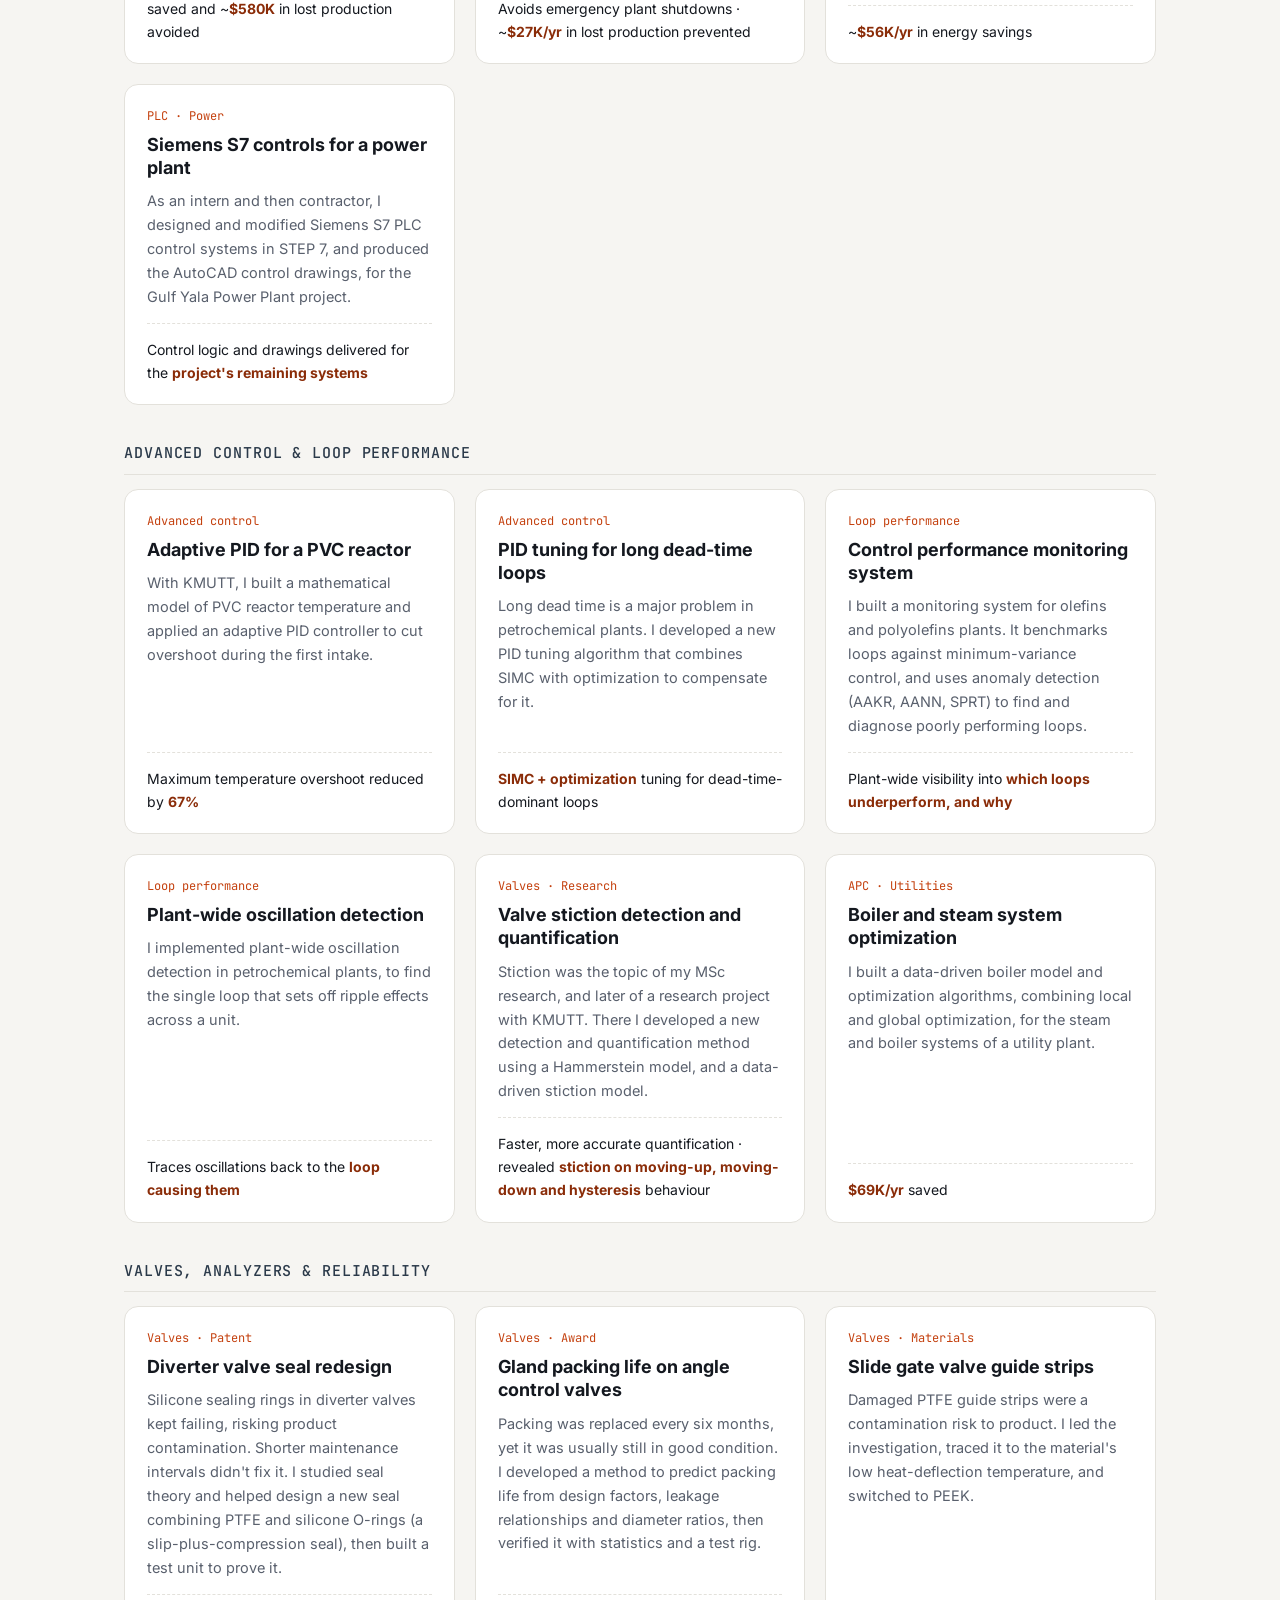
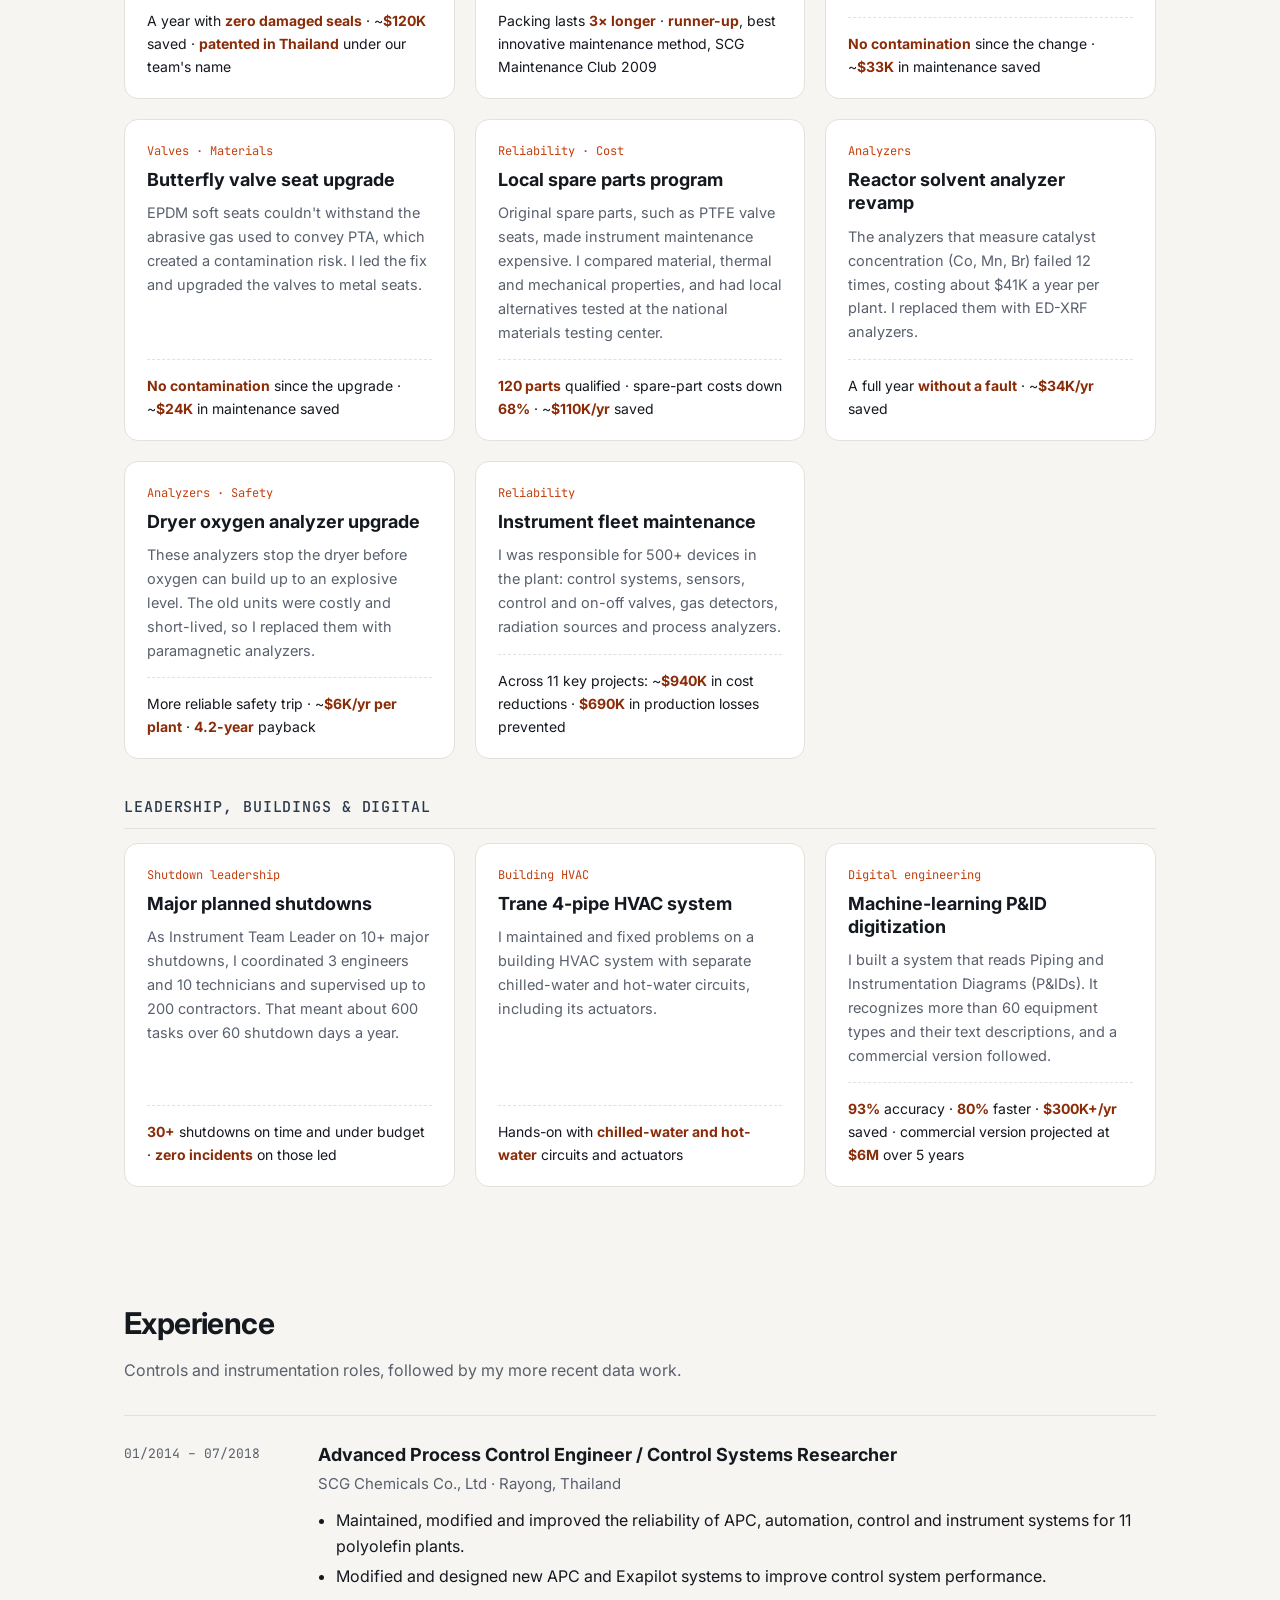
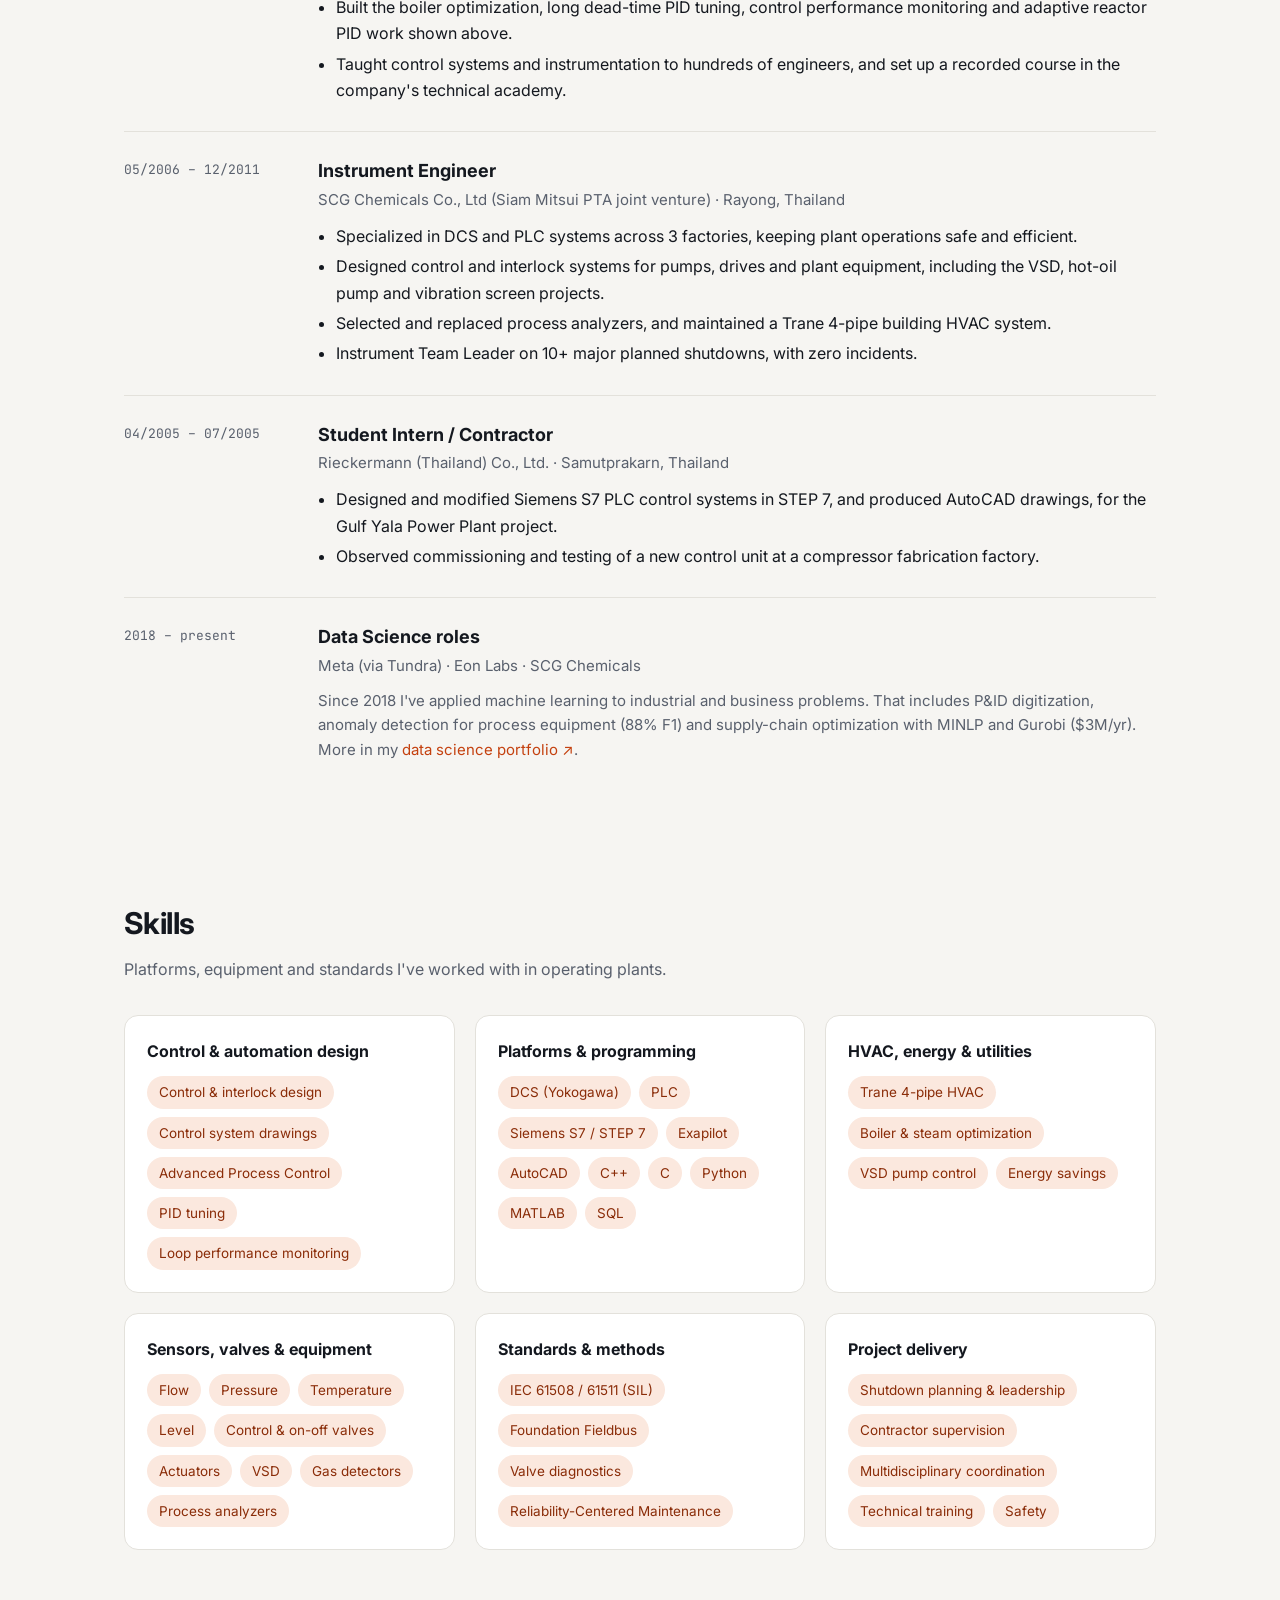
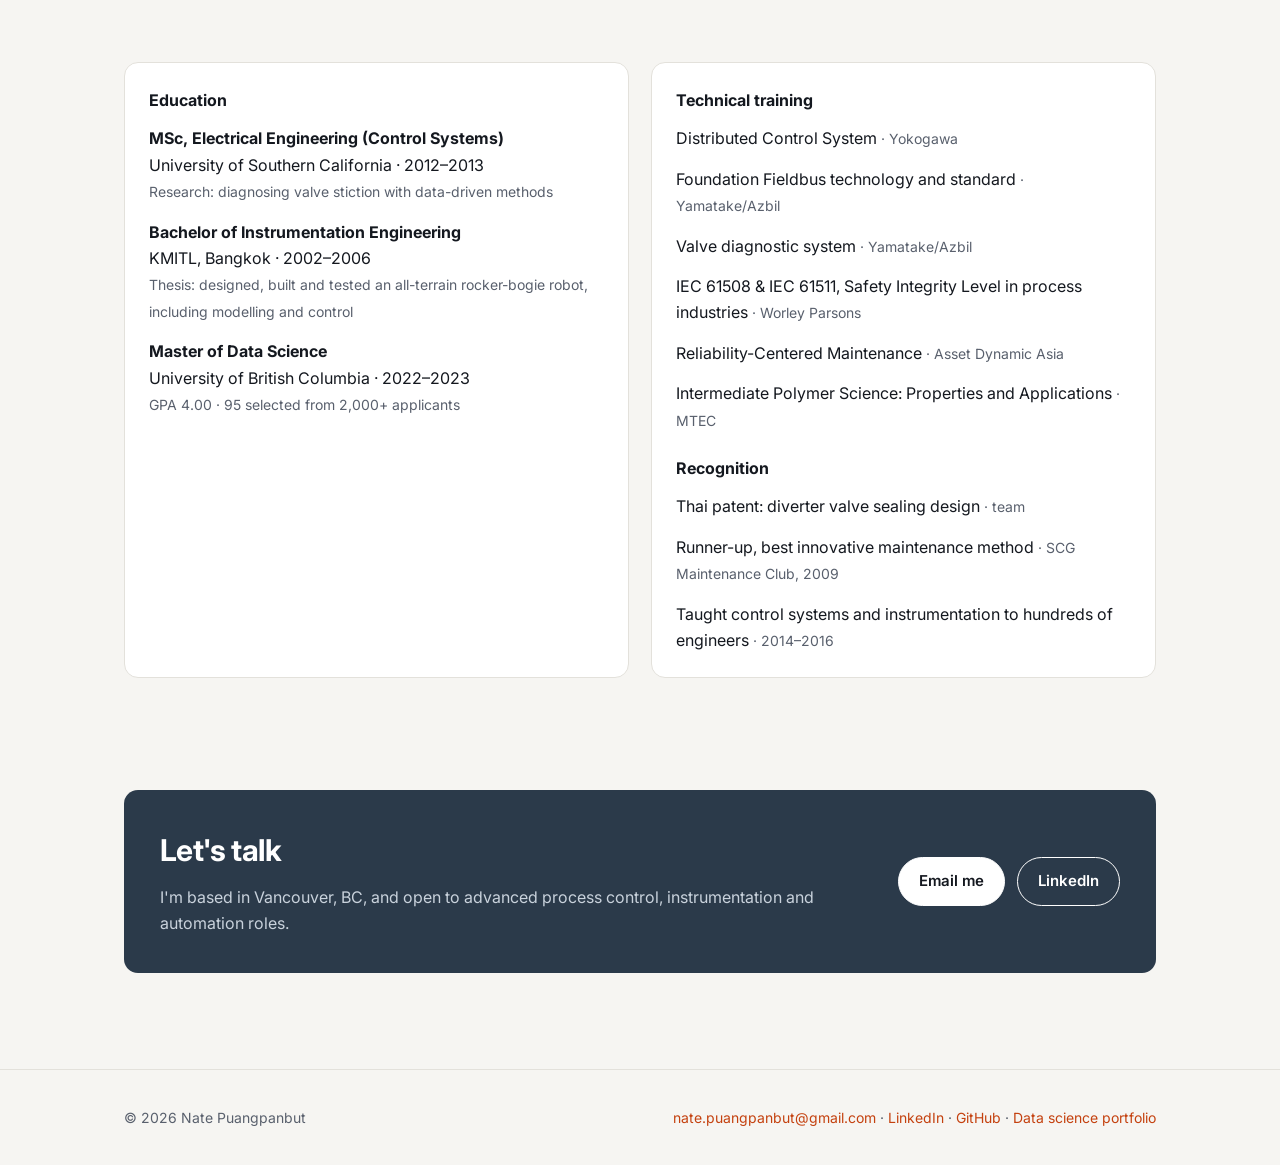
==== commit d13dd719: "Title: Advanced Process Control & Instrument Engineer Co-Authored-By: Claude Opus 5.5 <noreply@anthr" ====
--- a/index.html
+++ b/index.html
@@ -3,9 +3,9 @@
 <head>
 <meta charset="utf-8">
 <meta name="viewport" content="width=device-width, initial-scale=1">
-<title>Nate Puangpanbut | Instrument &amp; Control Engineer</title>
-<meta name="description" content="Instrument, control and automation engineer with about 10 years of plant experience in DCS/PLC, control and interlock design, PID tuning, advanced process control and HVAC.">
-<meta property="og:title" content="Nate Puangpanbut | Instrument &amp; Control Engineer">
+<title>Nate Puangpanbut | Advanced Process Control &amp; Instrument Engineer</title>
+<meta name="description" content="Advanced process control and instrument engineer with about 10 years of plant experience in DCS/PLC, control and interlock design, PID tuning, advanced process control and HVAC.">
+<meta property="og:title" content="Nate Puangpanbut | Advanced Process Control &amp; Instrument Engineer">
 <meta property="og:description" content="Control and automation design, DCS/PLC, PID tuning, advanced process control, energy savings and shutdown leadership.">
 <meta property="og:image" content="https://suraporn.github.io/Nate-Control-Website/images/profile.jpg">
 <link rel="icon" href="images/favicon.svg">
@@ -22,9 +22,9 @@
 <main class="wrap" id="top">
 <section class="hero" style="padding-bottom:24px">
 <div>
-<div class="eyebrow">Instrument · Control &amp; Automation · APC</div>
+<div class="eyebrow">Advanced Process Control &amp; Instrument Engineer</div>
 <h1>Control systems that keep plants safe, stable and efficient.</h1>
-<p class="lead">I'm an instrument and control engineer with about 10 years of hands-on plant experience. I've designed control and interlock systems, worked across DCS and PLC platforms, tuned difficult loops, and delivered energy and reliability projects in petrochemical plants. I also bring strong C++, Python and data skills to the control room.</p>
+<p class="lead">I'm an advanced process control and instrument engineer with about 10 years of hands-on plant experience. I've designed control and interlock systems, worked across DCS and PLC platforms, tuned difficult loops, and delivered energy and reliability projects in petrochemical plants. I also bring strong C++, Python and data skills to the control room.</p>
 <div class="btns"><a class="btn primary" href="#work">See projects</a><a class="btn" href="files/resume.pdf" target="_blank">Download résumé</a></div>
 <div class="socials">
 <a href="https://www.linkedin.com/in/suraporn/" target="_blank" rel="noopener">LinkedIn ↗</a>
@@ -255,7 +255,7 @@
 
 <section id="contact">
 <div class="card contact">
-<div><h2>Let's talk</h2><p>I'm based in Vancouver, BC, and open to instrument, control and automation roles.</p></div>
+<div><h2>Let's talk</h2><p>I'm based in Vancouver, BC, and open to advanced process control, instrumentation and automation roles.</p></div>
 <div class="btns"><a class="btn primary" href="mailto:nate.puangpanbut@gmail.com">Email me</a><a class="btn" href="https://www.linkedin.com/in/suraporn/" target="_blank" rel="noopener">LinkedIn</a></div>
 </div>
 </section>
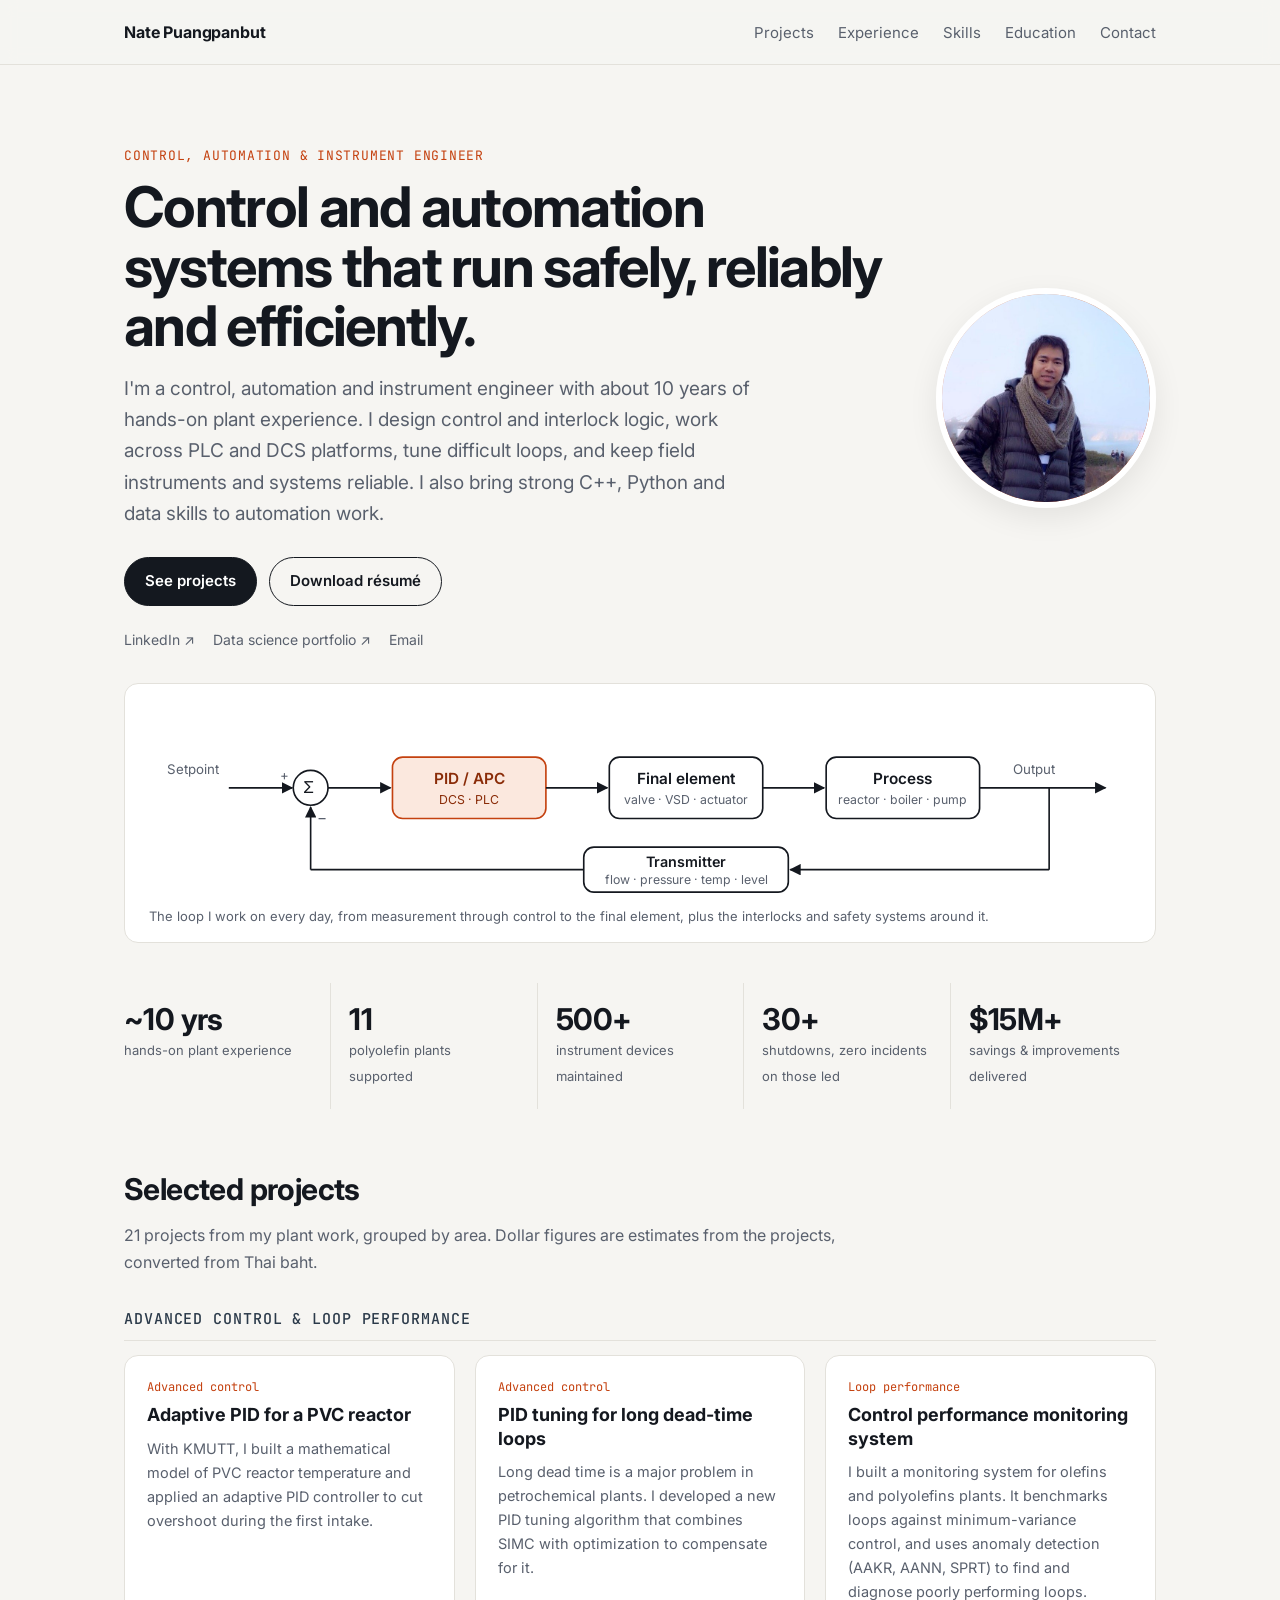
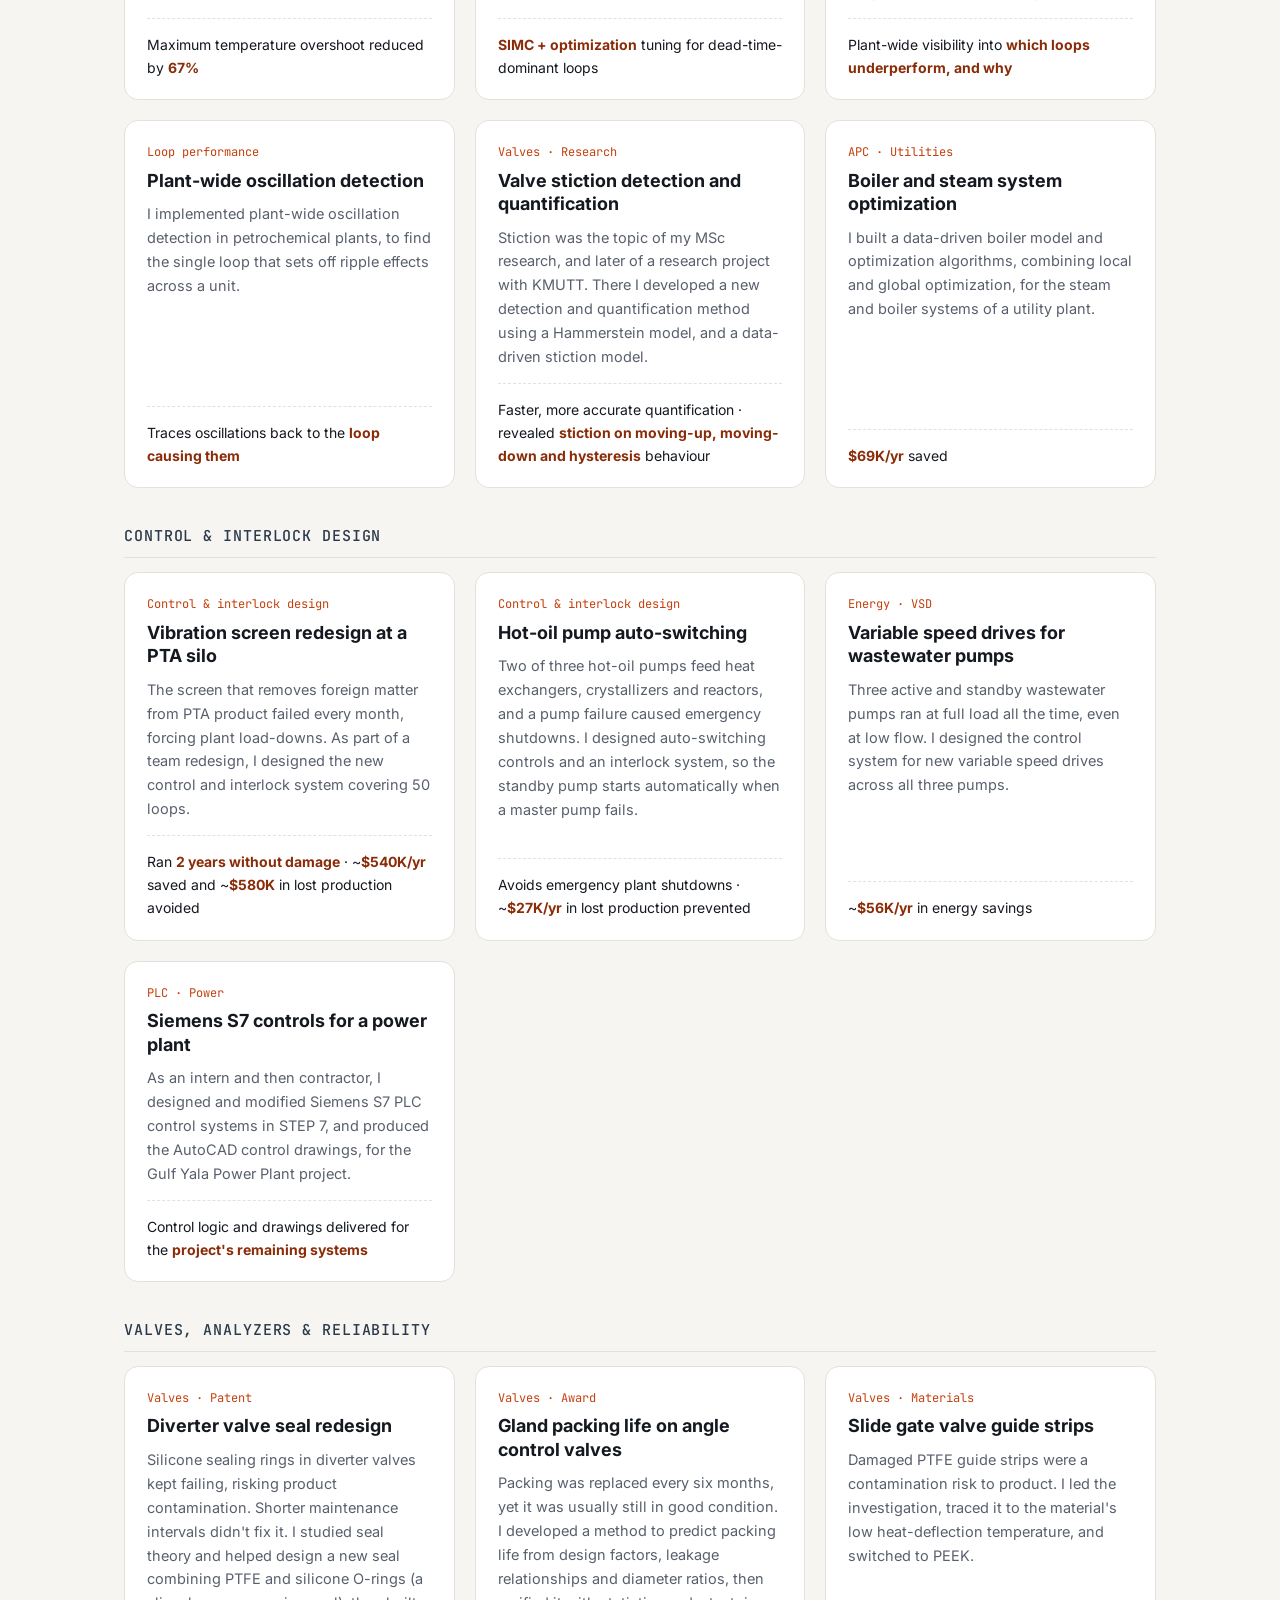
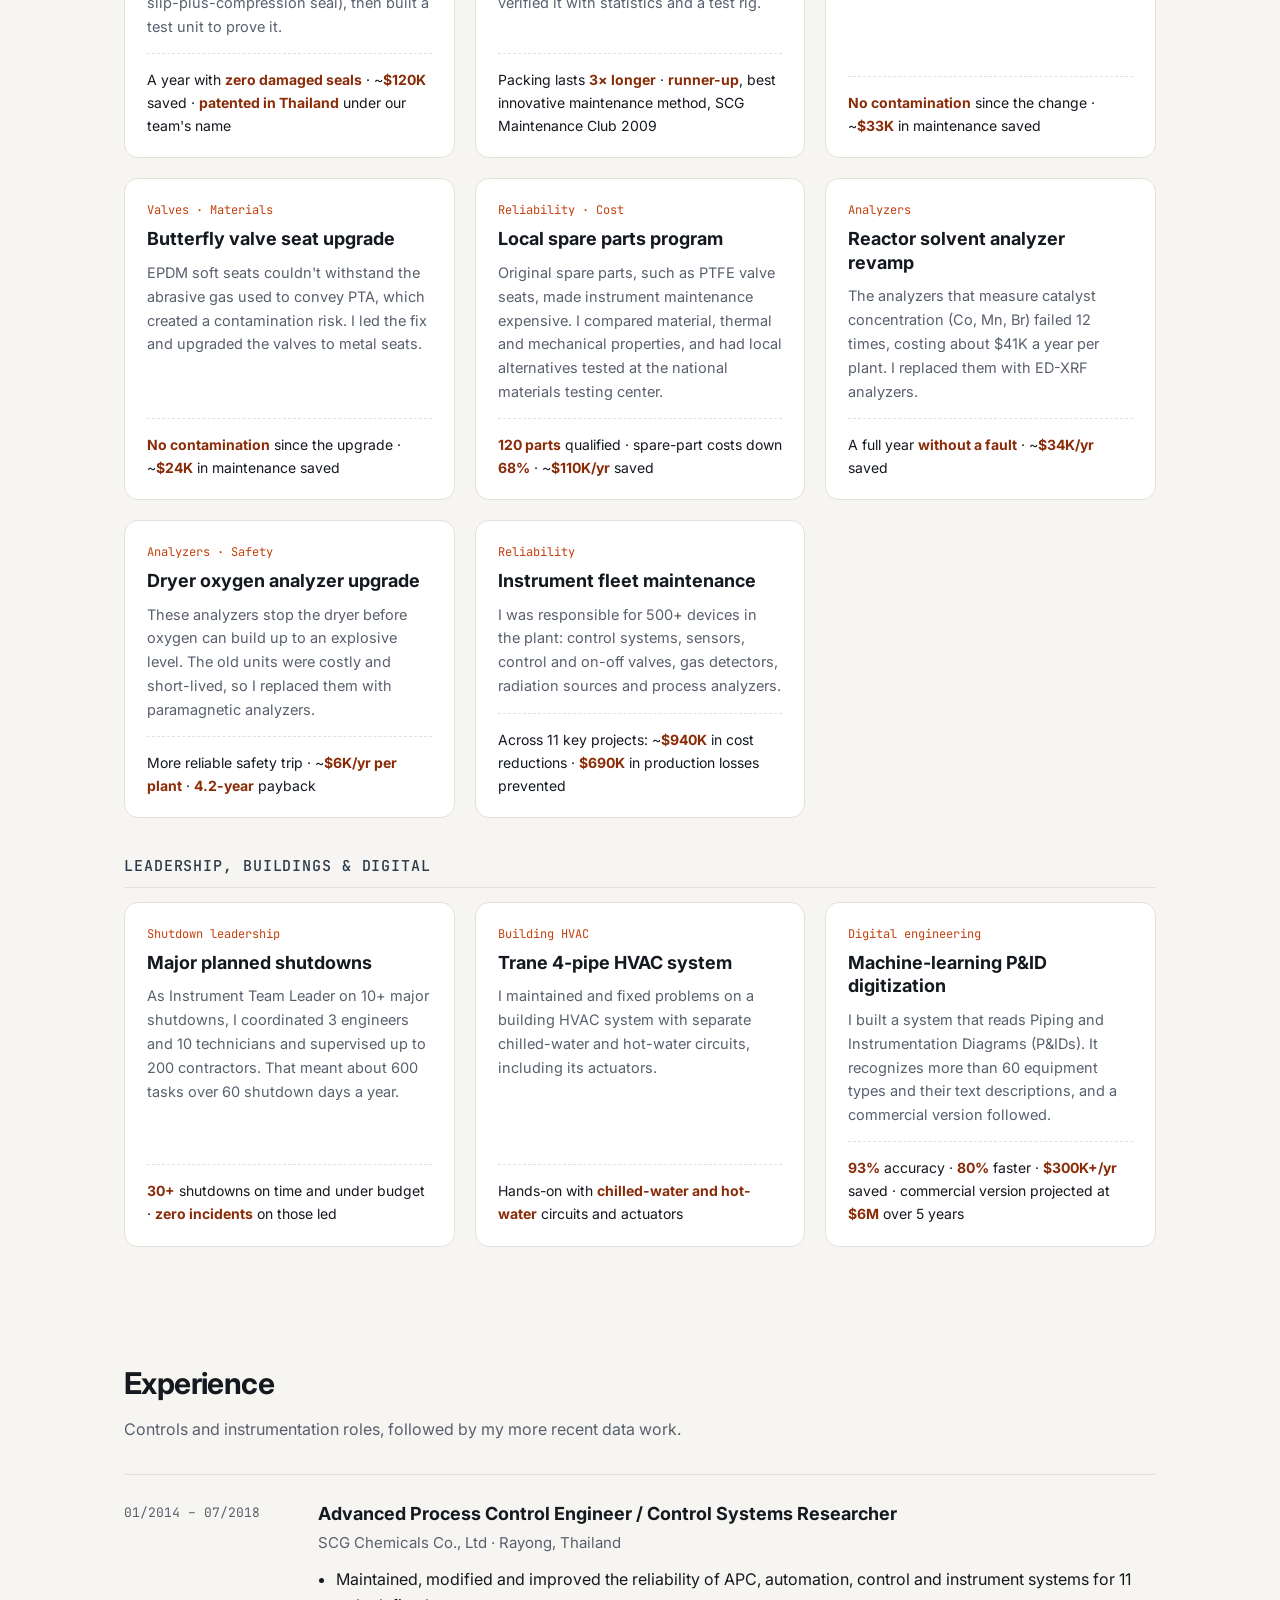
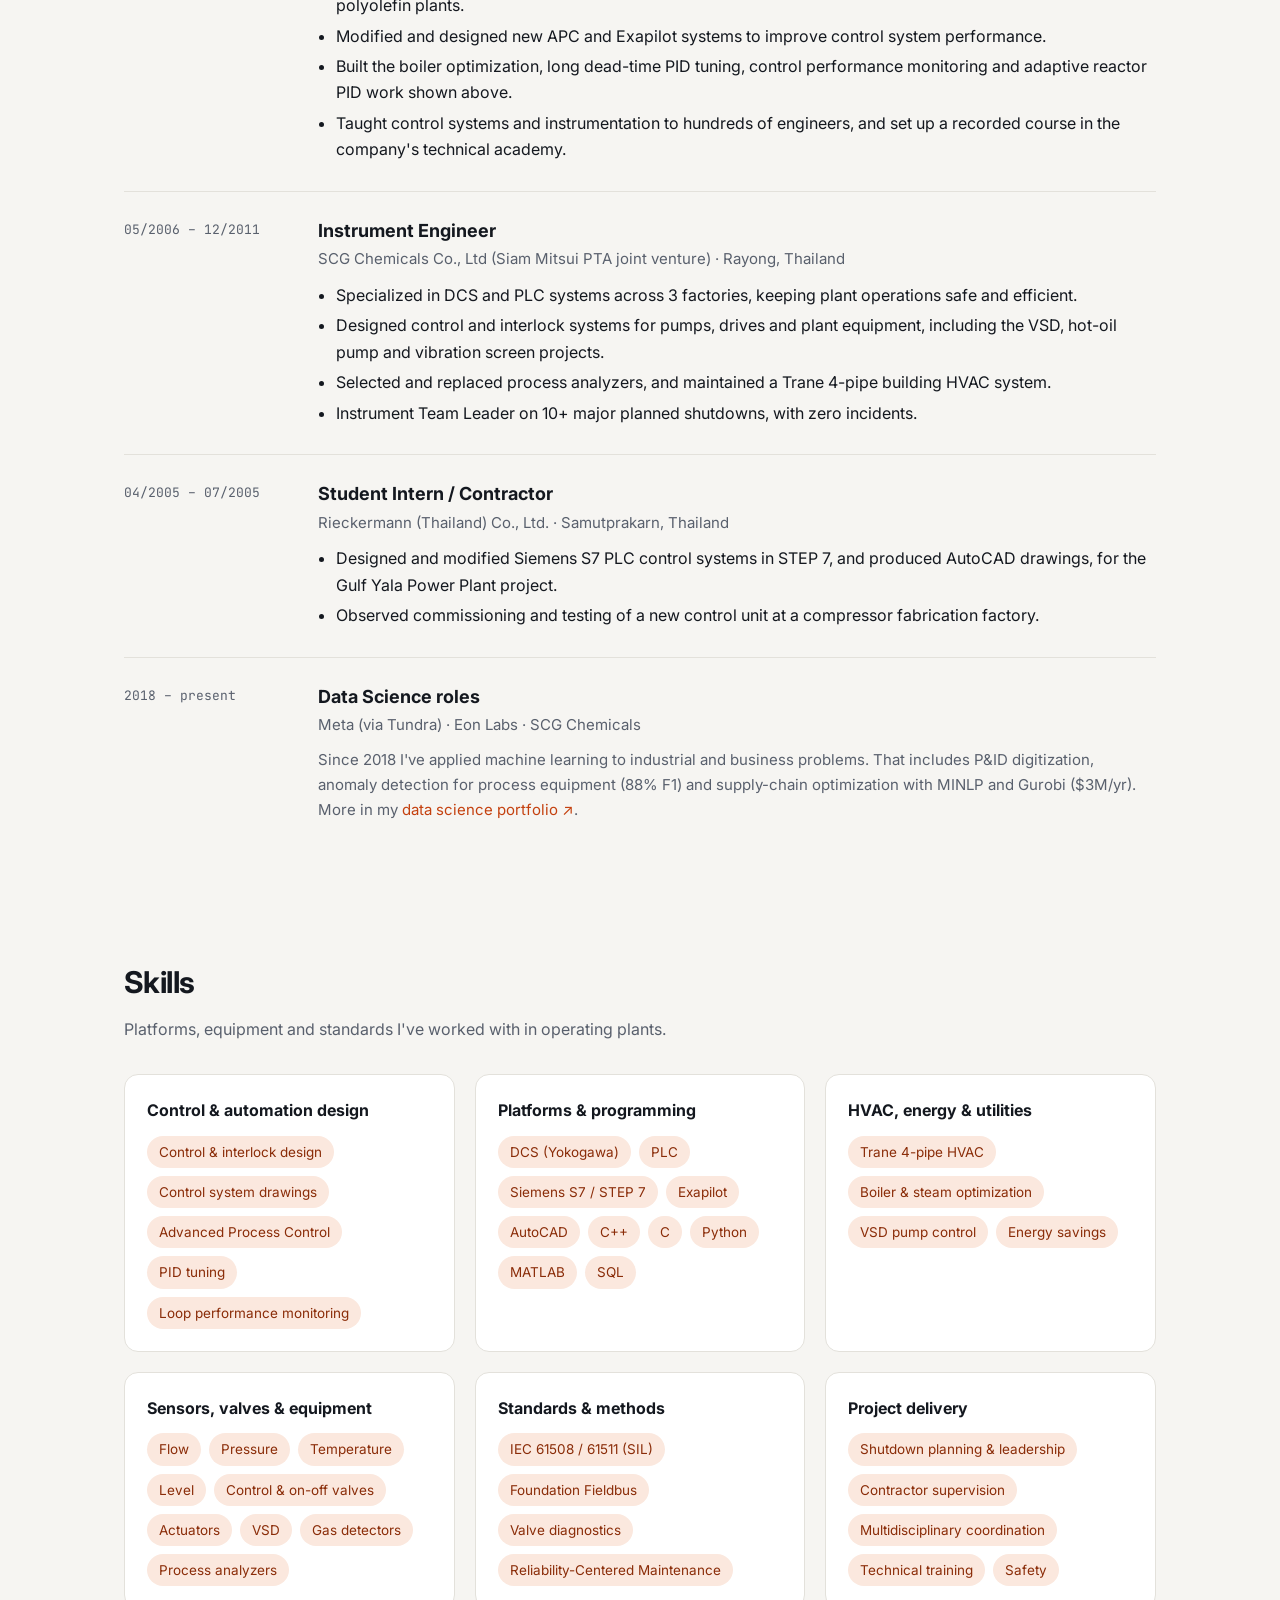
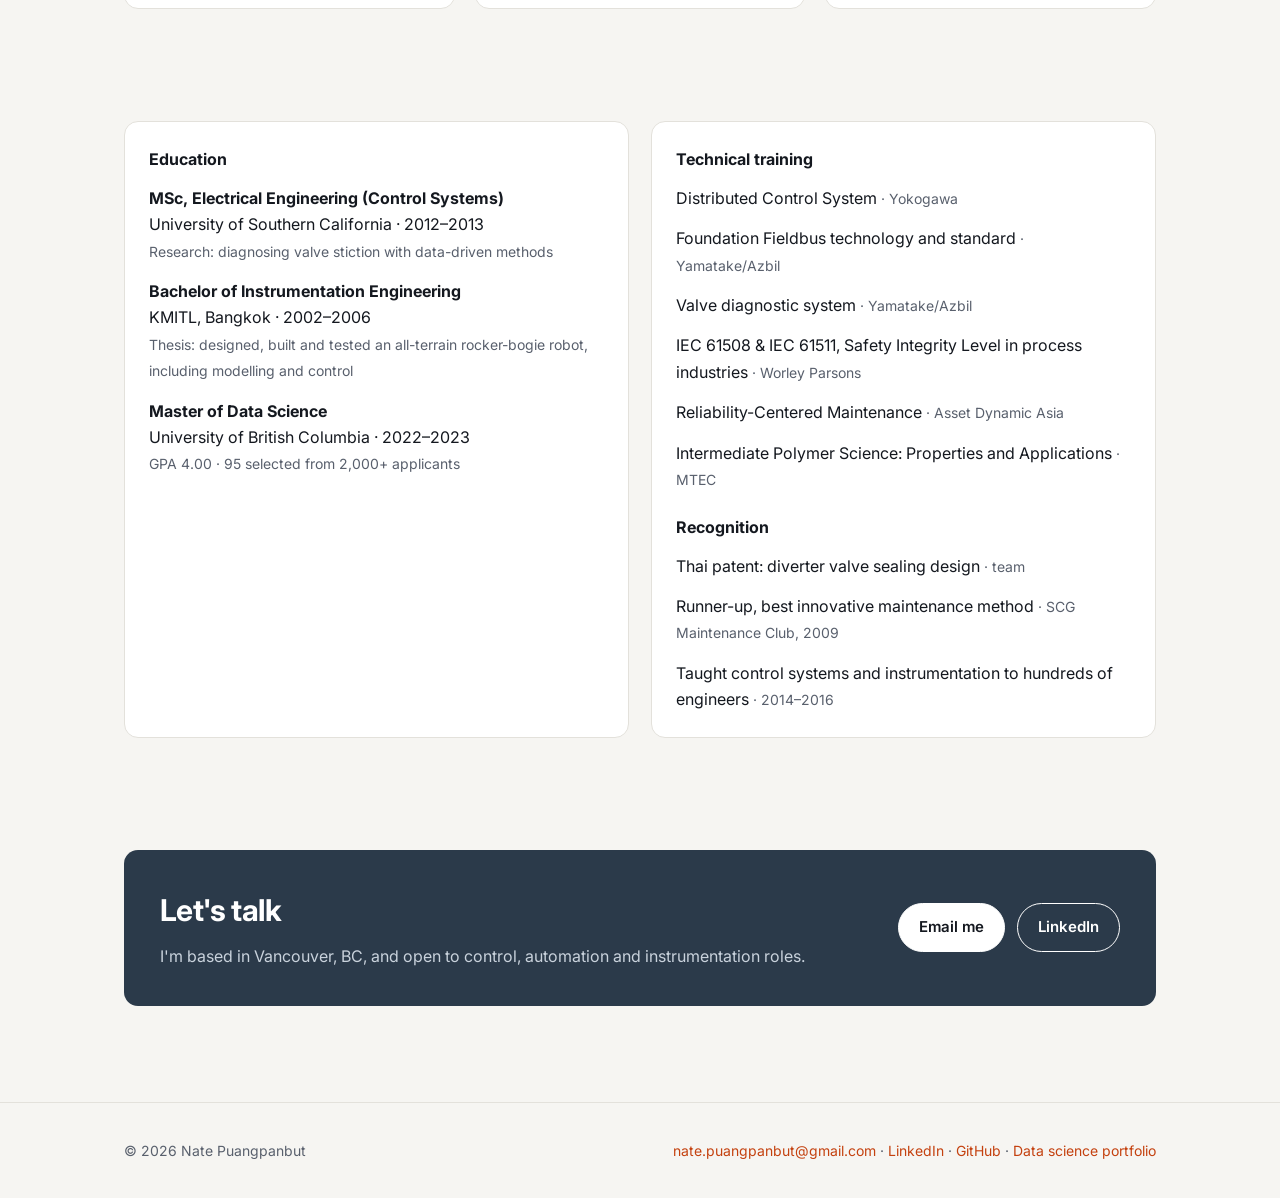
==== commit 849c4b47: "Move to suraporn.github.io/controls; résumé shows the short portfolio address Co-Authored-By: Claude" ====
--- a/index.html
+++ b/index.html
@@ -1,270 +1,7 @@
 <!DOCTYPE html>
-<html lang="en">
-<head>
-<meta charset="utf-8">
-<meta name="viewport" content="width=device-width, initial-scale=1">
-<title>Nate Puangpanbut | Advanced Process Control &amp; Instrument Engineer</title>
-<meta name="description" content="Advanced process control and instrument engineer with about 10 years of plant experience in DCS/PLC, control and interlock design, PID tuning, advanced process control and HVAC.">
-<meta property="og:title" content="Nate Puangpanbut | Advanced Process Control &amp; Instrument Engineer">
-<meta property="og:description" content="Control and automation design, DCS/PLC, PID tuning, advanced process control, energy savings and shutdown leadership.">
-<meta property="og:image" content="https://suraporn.github.io/Nate-Control-Website/images/profile.jpg">
-<link rel="icon" href="images/favicon.svg">
-<link rel="preconnect" href="https://fonts.googleapis.com">
-<link href="https://fonts.googleapis.com/css2?family=Inter:wght@400;500;600;700&family=JetBrains+Mono:wght@500&display=swap" rel="stylesheet">
-<link rel="stylesheet" href="style.css?v=2">
-</head>
-<body>
-<header class="site"><div class="wrap">
-<a class="brand" href="#top">Nate Puangpanbut</a>
-<nav><a href="#work">Projects</a><a href="#experience">Experience</a><a href="#skills">Skills</a><a href="#education">Education</a><a href="#contact">Contact</a></nav>
-</div></header>
-
-<main class="wrap" id="top">
-<section class="hero" style="padding-bottom:24px">
-<div>
-<div class="eyebrow">Advanced Process Control &amp; Instrument Engineer</div>
-<h1>Control systems that keep plants safe, stable and efficient.</h1>
-<p class="lead">I'm an advanced process control and instrument engineer with about 10 years of hands-on plant experience. I've designed control and interlock systems, worked across DCS and PLC platforms, tuned difficult loops, and delivered energy and reliability projects in petrochemical plants. I also bring strong C++, Python and data skills to the control room.</p>
-<div class="btns"><a class="btn primary" href="#work">See projects</a><a class="btn" href="files/resume.pdf" target="_blank">Download résumé</a></div>
-<div class="socials">
-<a href="https://www.linkedin.com/in/suraporn/" target="_blank" rel="noopener">LinkedIn ↗</a>
-<a href="https://suraporn.github.io/Nate-DS-Website/" target="_blank" rel="noopener">Data science portfolio ↗</a>
-<a href="mailto:nate.puangpanbut@gmail.com">Email</a>
-</div>
-</div>
-<div class="avatar"><span>NP</span><img src="images/profile.jpg" alt="Nate Puangpanbut" onerror="this.remove()"></div>
-</section>
-
-<div class="card loop" aria-hidden="true">
-<svg viewBox="0 0 960 190" xmlns="http://www.w3.org/2000/svg" font-family="Inter, system-ui, sans-serif">
-  <defs><marker id="ar" viewBox="0 0 10 10" refX="9" refY="5" markerWidth="7" markerHeight="7" orient="auto-start-reverse"><path d="M0 0L10 5L0 10z" fill="#14181f"/></marker></defs>
-  <g font-size="13" fill="#59606d">
-    <text x="18" y="66">Setpoint</text>
-  </g>
-  <line x1="78" y1="80" x2="140" y2="80" stroke="#14181f" stroke-width="1.6" marker-end="url(#ar)"/>
-  <circle cx="158" cy="80" r="17" fill="#fff" stroke="#14181f" stroke-width="1.6"/>
-  <text x="151" y="85" font-size="16" fill="#14181f">Σ</text>
-  <text x="128" y="72" font-size="13" fill="#59606d">+</text>
-  <text x="164" y="114" font-size="15" fill="#59606d">−</text>
-  <line x1="175" y1="80" x2="236" y2="80" stroke="#14181f" stroke-width="1.6" marker-end="url(#ar)"/>
-  <rect x="238" y="50" width="150" height="60" rx="10" fill="#fbe8de" stroke="#c4410f" stroke-width="1.6"/>
-  <text x="313" y="76" font-size="15" font-weight="600" fill="#8a2c08" text-anchor="middle">PID / APC</text>
-  <text x="313" y="96" font-size="12" fill="#8a2c08" text-anchor="middle">DCS · PLC</text>
-  <line x1="388" y1="80" x2="448" y2="80" stroke="#14181f" stroke-width="1.6" marker-end="url(#ar)"/>
-  <rect x="450" y="50" width="150" height="60" rx="10" fill="#fff" stroke="#14181f" stroke-width="1.6"/>
-  <text x="525" y="76" font-size="15" font-weight="600" fill="#14181f" text-anchor="middle">Final element</text>
-  <text x="525" y="96" font-size="12" fill="#59606d" text-anchor="middle">valve · VSD · actuator</text>
-  <line x1="600" y1="80" x2="660" y2="80" stroke="#14181f" stroke-width="1.6" marker-end="url(#ar)"/>
-  <rect x="662" y="50" width="150" height="60" rx="10" fill="#fff" stroke="#14181f" stroke-width="1.6"/>
-  <text x="737" y="76" font-size="15" font-weight="600" fill="#14181f" text-anchor="middle">Process</text>
-  <text x="737" y="96" font-size="12" fill="#59606d" text-anchor="middle">reactor · boiler · pump</text>
-  <line x1="812" y1="80" x2="935" y2="80" stroke="#14181f" stroke-width="1.6" marker-end="url(#ar)"/>
-  <text x="845" y="66" font-size="13" fill="#59606d">Output</text>
-  <line x1="880" y1="80" x2="880" y2="160" stroke="#14181f" stroke-width="1.6"/>
-  <line x1="880" y1="160" x2="627" y2="160" stroke="#14181f" stroke-width="1.6" marker-end="url(#ar)"/>
-  <rect x="425" y="138" width="200" height="44" rx="10" fill="#fff" stroke="#14181f" stroke-width="1.6"/>
-  <text x="525" y="157" font-size="14" font-weight="600" fill="#14181f" text-anchor="middle">Transmitter</text>
-  <text x="525" y="174" font-size="12" fill="#59606d" text-anchor="middle">flow · pressure · temp · level</text>
-  <line x1="425" y1="160" x2="158" y2="160" stroke="#14181f" stroke-width="1.6"/>
-  <line x1="158" y1="160" x2="158" y2="99" stroke="#14181f" stroke-width="1.6" marker-end="url(#ar)"/>
-</svg>
-<p class="cap">The loop I work on every day, from measurement through control to the final element, plus the interlocks and safety systems around it.</p>
-</div>
-
-<div class="stats">
-<div><b>~10 yrs</b><span>hands-on plant experience</span></div>
-<div><b>11</b><span>polyolefin plants supported</span></div>
-<div><b>500+</b><span>instrument devices maintained</span></div>
-<div><b>30+</b><span>shutdowns, zero incidents on those led</span></div>
-<div><b>$15M+</b><span>savings &amp; improvements delivered</span></div>
-</div>
-
-<section id="work">
-<h2>Selected projects</h2>
-<p class="sub">21 projects from my plant work, grouped by area. Dollar figures are estimates from the projects, converted from Thai baht.</p>
-<div class="groups">
-<h3 class="group">Control &amp; interlock design</h3>
-<div class="cases">
-<div class="card case"><div class="tag">Control &amp; interlock design</div>
-<h3>Vibration screen redesign at a PTA silo</h3>
-<p>The screen that removes foreign matter from PTA product failed every month, forcing plant load-downs. As part of a team redesign, I designed the new control and interlock system covering 50 loops.</p>
-<div class="result">Ran <b>2 years without damage</b> · ~<b>$540K/yr</b> saved and ~<b>$580K</b> in lost production avoided</div></div>
-<div class="card case"><div class="tag">Control &amp; interlock design</div>
-<h3>Hot-oil pump auto-switching</h3>
-<p>Two of three hot-oil pumps feed heat exchangers, crystallizers and reactors, and a pump failure caused emergency shutdowns. I designed auto-switching controls and an interlock system, so the standby pump starts automatically when a master pump fails.</p>
-<div class="result">Avoids emergency plant shutdowns · ~<b>$27K/yr</b> in lost production prevented</div></div>
-<div class="card case"><div class="tag">Energy · VSD</div>
-<h3>Variable speed drives for wastewater pumps</h3>
-<p>Three active and standby wastewater pumps ran at full load all the time, even at low flow. I designed the control system for new variable speed drives across all three pumps.</p>
-<div class="result">~<b>$56K/yr</b> in energy savings</div></div>
-<div class="card case"><div class="tag">PLC · Power</div>
-<h3>Siemens S7 controls for a power plant</h3>
-<p>As an intern and then contractor, I designed and modified Siemens S7 PLC control systems in STEP 7, and produced the AutoCAD control drawings, for the Gulf Yala Power Plant project.</p>
-<div class="result">Control logic and drawings delivered for the <b>project's remaining systems</b></div></div>
-</div>
-<h3 class="group">Advanced control &amp; loop performance</h3>
-<div class="cases">
-<div class="card case"><div class="tag">Advanced control</div>
-<h3>Adaptive PID for a PVC reactor</h3>
-<p>With KMUTT, I built a mathematical model of PVC reactor temperature and applied an adaptive PID controller to cut overshoot during the first intake.</p>
-<div class="result">Maximum temperature overshoot reduced by <b>67%</b></div></div>
-<div class="card case"><div class="tag">Advanced control</div>
-<h3>PID tuning for long dead-time loops</h3>
-<p>Long dead time is a major problem in petrochemical plants. I developed a new PID tuning algorithm that combines SIMC with optimization to compensate for it.</p>
-<div class="result"><b>SIMC + optimization</b> tuning for dead-time-dominant loops</div></div>
-<div class="card case"><div class="tag">Loop performance</div>
-<h3>Control performance monitoring system</h3>
-<p>I built a monitoring system for olefins and polyolefins plants. It benchmarks loops against minimum-variance control, and uses anomaly detection (AAKR, AANN, SPRT) to find and diagnose poorly performing loops.</p>
-<div class="result">Plant-wide visibility into <b>which loops underperform, and why</b></div></div>
-<div class="card case"><div class="tag">Loop performance</div>
-<h3>Plant-wide oscillation detection</h3>
-<p>I implemented plant-wide oscillation detection in petrochemical plants, to find the single loop that sets off ripple effects across a unit.</p>
-<div class="result">Traces oscillations back to the <b>loop causing them</b></div></div>
-<div class="card case"><div class="tag">Valves · Research</div>
-<h3>Valve stiction detection and quantification</h3>
-<p>Stiction was the topic of my MSc research, and later of a research project with KMUTT. There I developed a new detection and quantification method using a Hammerstein model, and a data-driven stiction model.</p>
-<div class="result">Faster, more accurate quantification · revealed <b>stiction on moving-up, moving-down and hysteresis</b> behaviour</div></div>
-<div class="card case"><div class="tag">APC · Utilities</div>
-<h3>Boiler and steam system optimization</h3>
-<p>I built a data-driven boiler model and optimization algorithms, combining local and global optimization, for the steam and boiler systems of a utility plant.</p>
-<div class="result"><b>$69K/yr</b> saved</div></div>
-</div>
-<h3 class="group">Valves, analyzers &amp; reliability</h3>
-<div class="cases">
-<div class="card case"><div class="tag">Valves · Patent</div>
-<h3>Diverter valve seal redesign</h3>
-<p>Silicone sealing rings in diverter valves kept failing, risking product contamination. Shorter maintenance intervals didn't fix it. I studied seal theory and helped design a new seal combining PTFE and silicone O-rings (a slip-plus-compression seal), then built a test unit to prove it.</p>
-<div class="result">A year with <b>zero damaged seals</b> · ~<b>$120K</b> saved · <b>patented in Thailand</b> under our team's name</div></div>
-<div class="card case"><div class="tag">Valves · Award</div>
-<h3>Gland packing life on angle control valves</h3>
-<p>Packing was replaced every six months, yet it was usually still in good condition. I developed a method to predict packing life from design factors, leakage relationships and diameter ratios, then verified it with statistics and a test rig.</p>
-<div class="result">Packing lasts <b>3× longer</b> · <b>runner-up</b>, best innovative maintenance method, SCG Maintenance Club 2009</div></div>
-<div class="card case"><div class="tag">Valves · Materials</div>
-<h3>Slide gate valve guide strips</h3>
-<p>Damaged PTFE guide strips were a contamination risk to product. I led the investigation, traced it to the material's low heat-deflection temperature, and switched to PEEK.</p>
-<div class="result"><b>No contamination</b> since the change · ~<b>$33K</b> in maintenance saved</div></div>
-<div class="card case"><div class="tag">Valves · Materials</div>
-<h3>Butterfly valve seat upgrade</h3>
-<p>EPDM soft seats couldn't withstand the abrasive gas used to convey PTA, which created a contamination risk. I led the fix and upgraded the valves to metal seats.</p>
-<div class="result"><b>No contamination</b> since the upgrade · ~<b>$24K</b> in maintenance saved</div></div>
-<div class="card case"><div class="tag">Reliability · Cost</div>
-<h3>Local spare parts program</h3>
-<p>Original spare parts, such as PTFE valve seats, made instrument maintenance expensive. I compared material, thermal and mechanical properties, and had local alternatives tested at the national materials testing center.</p>
-<div class="result"><b>120 parts</b> qualified · spare-part costs down <b>68%</b> · ~<b>$110K/yr</b> saved</div></div>
-<div class="card case"><div class="tag">Analyzers</div>
-<h3>Reactor solvent analyzer revamp</h3>
-<p>The analyzers that measure catalyst concentration (Co, Mn, Br) failed 12 times, costing about $41K a year per plant. I replaced them with ED-XRF analyzers.</p>
-<div class="result">A full year <b>without a fault</b> · ~<b>$34K/yr</b> saved</div></div>
-<div class="card case"><div class="tag">Analyzers · Safety</div>
-<h3>Dryer oxygen analyzer upgrade</h3>
-<p>These analyzers stop the dryer before oxygen can build up to an explosive level. The old units were costly and short-lived, so I replaced them with paramagnetic analyzers.</p>
-<div class="result">More reliable safety trip · ~<b>$6K/yr per plant</b> · <b>4.2-year</b> payback</div></div>
-<div class="card case"><div class="tag">Reliability</div>
-<h3>Instrument fleet maintenance</h3>
-<p>I was responsible for 500+ devices in the plant: control systems, sensors, control and on-off valves, gas detectors, radiation sources and process analyzers.</p>
-<div class="result">Across 11 key projects: ~<b>$940K</b> in cost reductions · <b>$690K</b> in production losses prevented</div></div>
-</div>
-<h3 class="group">Leadership, buildings &amp; digital</h3>
-<div class="cases">
-<div class="card case"><div class="tag">Shutdown leadership</div>
-<h3>Major planned shutdowns</h3>
-<p>As Instrument Team Leader on 10+ major shutdowns, I coordinated 3 engineers and 10 technicians and supervised up to 200 contractors. That meant about 600 tasks over 60 shutdown days a year.</p>
-<div class="result"><b>30+</b> shutdowns on time and under budget · <b>zero incidents</b> on those led</div></div>
-<div class="card case"><div class="tag">Building HVAC</div>
-<h3>Trane 4-pipe HVAC system</h3>
-<p>I maintained and fixed problems on a building HVAC system with separate chilled-water and hot-water circuits, including its actuators.</p>
-<div class="result">Hands-on with <b>chilled-water and hot-water</b> circuits and actuators</div></div>
-<div class="card case"><div class="tag">Digital engineering</div>
-<h3>Machine-learning P&amp;ID digitization</h3>
-<p>I built a system that reads Piping and Instrumentation Diagrams (P&amp;IDs). It recognizes more than 60 equipment types and their text descriptions, and a commercial version followed.</p>
-<div class="result"><b>93%</b> accuracy · <b>80%</b> faster · <b>$300K+/yr</b> saved · commercial version projected at <b>$6M</b> over 5 years</div></div>
-</div>
-</div>
-</section>
-
-<section id="experience">
-<h2>Experience</h2>
-<p class="sub">Controls and instrumentation roles, followed by my more recent data work.</p>
-<div class="timeline">
-<div class="job"><div class="when">01/2014 – 07/2018</div><div>
-<h3>Advanced Process Control Engineer / Control Systems Researcher</h3>
-<div class="org">SCG Chemicals Co., Ltd · Rayong, Thailand</div>
-<ul>
-<li>Maintained, modified and improved the reliability of APC, automation, control and instrument systems for 11 polyolefin plants.</li>
-<li>Modified and designed new APC and Exapilot systems to improve control system performance.</li>
-<li>Built the boiler optimization, long dead-time PID tuning, control performance monitoring and adaptive reactor PID work shown above.</li>
-<li>Taught control systems and instrumentation to hundreds of engineers, and set up a recorded course in the company's technical academy.</li>
-</ul></div></div>
-
-<div class="job"><div class="when">05/2006 – 12/2011</div><div>
-<h3>Instrument Engineer</h3>
-<div class="org">SCG Chemicals Co., Ltd (Siam Mitsui PTA joint venture) · Rayong, Thailand</div>
-<ul>
-<li>Specialized in DCS and PLC systems across 3 factories, keeping plant operations safe and efficient.</li>
-<li>Designed control and interlock systems for pumps, drives and plant equipment, including the VSD, hot-oil pump and vibration screen projects.</li>
-<li>Selected and replaced process analyzers, and maintained a Trane 4-pipe building HVAC system.</li>
-<li>Instrument Team Leader on 10+ major planned shutdowns, with zero incidents.</li>
-</ul></div></div>
-
-<div class="job"><div class="when">04/2005 – 07/2005</div><div>
-<h3>Student Intern / Contractor</h3>
-<div class="org">Rieckermann (Thailand) Co., Ltd. · Samutprakarn, Thailand</div>
-<ul>
-<li>Designed and modified Siemens S7 PLC control systems in STEP 7, and produced AutoCAD drawings, for the Gulf Yala Power Plant project.</li>
-<li>Observed commissioning and testing of a new control unit at a compressor fabrication factory.</li>
-</ul></div></div>
-
-<div class="job"><div class="when">2018 – present</div><div>
-<h3>Data Science roles</h3>
-<div class="org">Meta (via Tundra) · Eon Labs · SCG Chemicals</div>
-<p class="brief">Since 2018 I've applied machine learning to industrial and business problems. That includes P&amp;ID digitization, anomaly detection for process equipment (88% F1) and supply-chain optimization with MINLP and Gurobi ($3M/yr). More in my <a href="https://suraporn.github.io/Nate-DS-Website/" target="_blank" rel="noopener">data science portfolio ↗</a>.</p>
-</div></div>
-</div>
-</section>
-
-<section id="skills">
-<h2>Skills</h2>
-<p class="sub">Platforms, equipment and standards I've worked with in operating plants.</p>
-<div class="skills">
-<div class="card"><h3>Control &amp; automation design</h3><div class="chips"><span>Control &amp; interlock design</span><span>Control system drawings</span><span>Advanced Process Control</span><span>PID tuning</span><span>Loop performance monitoring</span></div></div>
-<div class="card"><h3>Platforms &amp; programming</h3><div class="chips"><span>DCS (Yokogawa)</span><span>PLC</span><span>Siemens S7 / STEP 7</span><span>Exapilot</span><span>AutoCAD</span><span>C++</span><span>C</span><span>Python</span><span>MATLAB</span><span>SQL</span></div></div>
-<div class="card"><h3>HVAC, energy &amp; utilities</h3><div class="chips"><span>Trane 4-pipe HVAC</span><span>Boiler &amp; steam optimization</span><span>VSD pump control</span><span>Energy savings</span></div></div>
-<div class="card"><h3>Sensors, valves &amp; equipment</h3><div class="chips"><span>Flow</span><span>Pressure</span><span>Temperature</span><span>Level</span><span>Control &amp; on-off valves</span><span>Actuators</span><span>VSD</span><span>Gas detectors</span><span>Process analyzers</span></div></div>
-<div class="card"><h3>Standards &amp; methods</h3><div class="chips"><span>IEC 61508 / 61511 (SIL)</span><span>Foundation Fieldbus</span><span>Valve diagnostics</span><span>Reliability-Centered Maintenance</span></div></div>
-<div class="card"><h3>Project delivery</h3><div class="chips"><span>Shutdown planning &amp; leadership</span><span>Contractor supervision</span><span>Multidisciplinary coordination</span><span>Technical training</span><span>Safety</span></div></div>
-</div>
-</section>
-
-<section id="education" class="two">
-<div class="card box"><h3>Education</h3>
-<p><b>MSc, Electrical Engineering (Control Systems)</b><br>University of Southern California · 2012–2013<br><span class="small">Research: diagnosing valve stiction with data-driven methods</span></p>
-<p><b>Bachelor of Instrumentation Engineering</b><br>KMITL, Bangkok · 2002–2006<br><span class="small">Thesis: designed, built and tested an all-terrain rocker-bogie robot, including modelling and control</span></p>
-<p style="margin:0"><b>Master of Data Science</b><br>University of British Columbia · 2022–2023<br><span class="small">GPA 4.00 · 95 selected from 2,000+ applicants</span></p></div>
-<div class="card box"><h3>Technical training</h3>
-<p>Distributed Control System <span class="small">· Yokogawa</span></p>
-<p>Foundation Fieldbus technology and standard <span class="small">· Yamatake/Azbil</span></p>
-<p>Valve diagnostic system <span class="small">· Yamatake/Azbil</span></p>
-<p>IEC 61508 &amp; IEC 61511, Safety Integrity Level in process industries <span class="small">· Worley Parsons</span></p>
-<p>Reliability-Centered Maintenance <span class="small">· Asset Dynamic Asia</span></p>
-<p>Intermediate Polymer Science: Properties and Applications <span class="small">· MTEC</span></p>
-<h3 style="margin-top:22px">Recognition</h3>
-<p>Thai patent: diverter valve sealing design <span class="small">· team</span></p>
-<p>Runner-up, best innovative maintenance method <span class="small">· SCG Maintenance Club, 2009</span></p>
-<p style="margin:0">Taught control systems and instrumentation to hundreds of engineers <span class="small">· 2014–2016</span></p></div>
-</section>
-
-<section id="contact">
-<div class="card contact">
-<div><h2>Let's talk</h2><p>I'm based in Vancouver, BC, and open to advanced process control, instrumentation and automation roles.</p></div>
-<div class="btns"><a class="btn primary" href="mailto:nate.puangpanbut@gmail.com">Email me</a><a class="btn" href="https://www.linkedin.com/in/suraporn/" target="_blank" rel="noopener">LinkedIn</a></div>
-</div>
-</section>
-</main>
-
-<footer class="site"><div class="wrap">
-<div>© <span id="yr"></span> Nate Puangpanbut</div>
-<div><a href="mailto:nate.puangpanbut@gmail.com">nate.puangpanbut@gmail.com</a> · <a href="https://www.linkedin.com/in/suraporn/" target="_blank" rel="noopener">LinkedIn</a> · <a href="https://github.com/Suraporn" target="_blank" rel="noopener">GitHub</a> · <a href="https://suraporn.github.io/Nate-DS-Website/" target="_blank" rel="noopener">Data science portfolio</a></div>
-</div></footer>
-<script>document.getElementById('yr').textContent=new Date().getFullYear()</script>
-</body>
-</html>
+<html lang="en"><head><meta charset="utf-8">
+<title>Nate Puangpanbut</title>
+<meta http-equiv="refresh" content="0; url=home.html">
+<link rel="canonical" href="https://suraporn.github.io/controls/home.html">
+<script>location.replace('home.html'+location.search+location.hash)</script>
+</head><body><p><a href="home.html">Continue to the site →</a></p></body></html>
